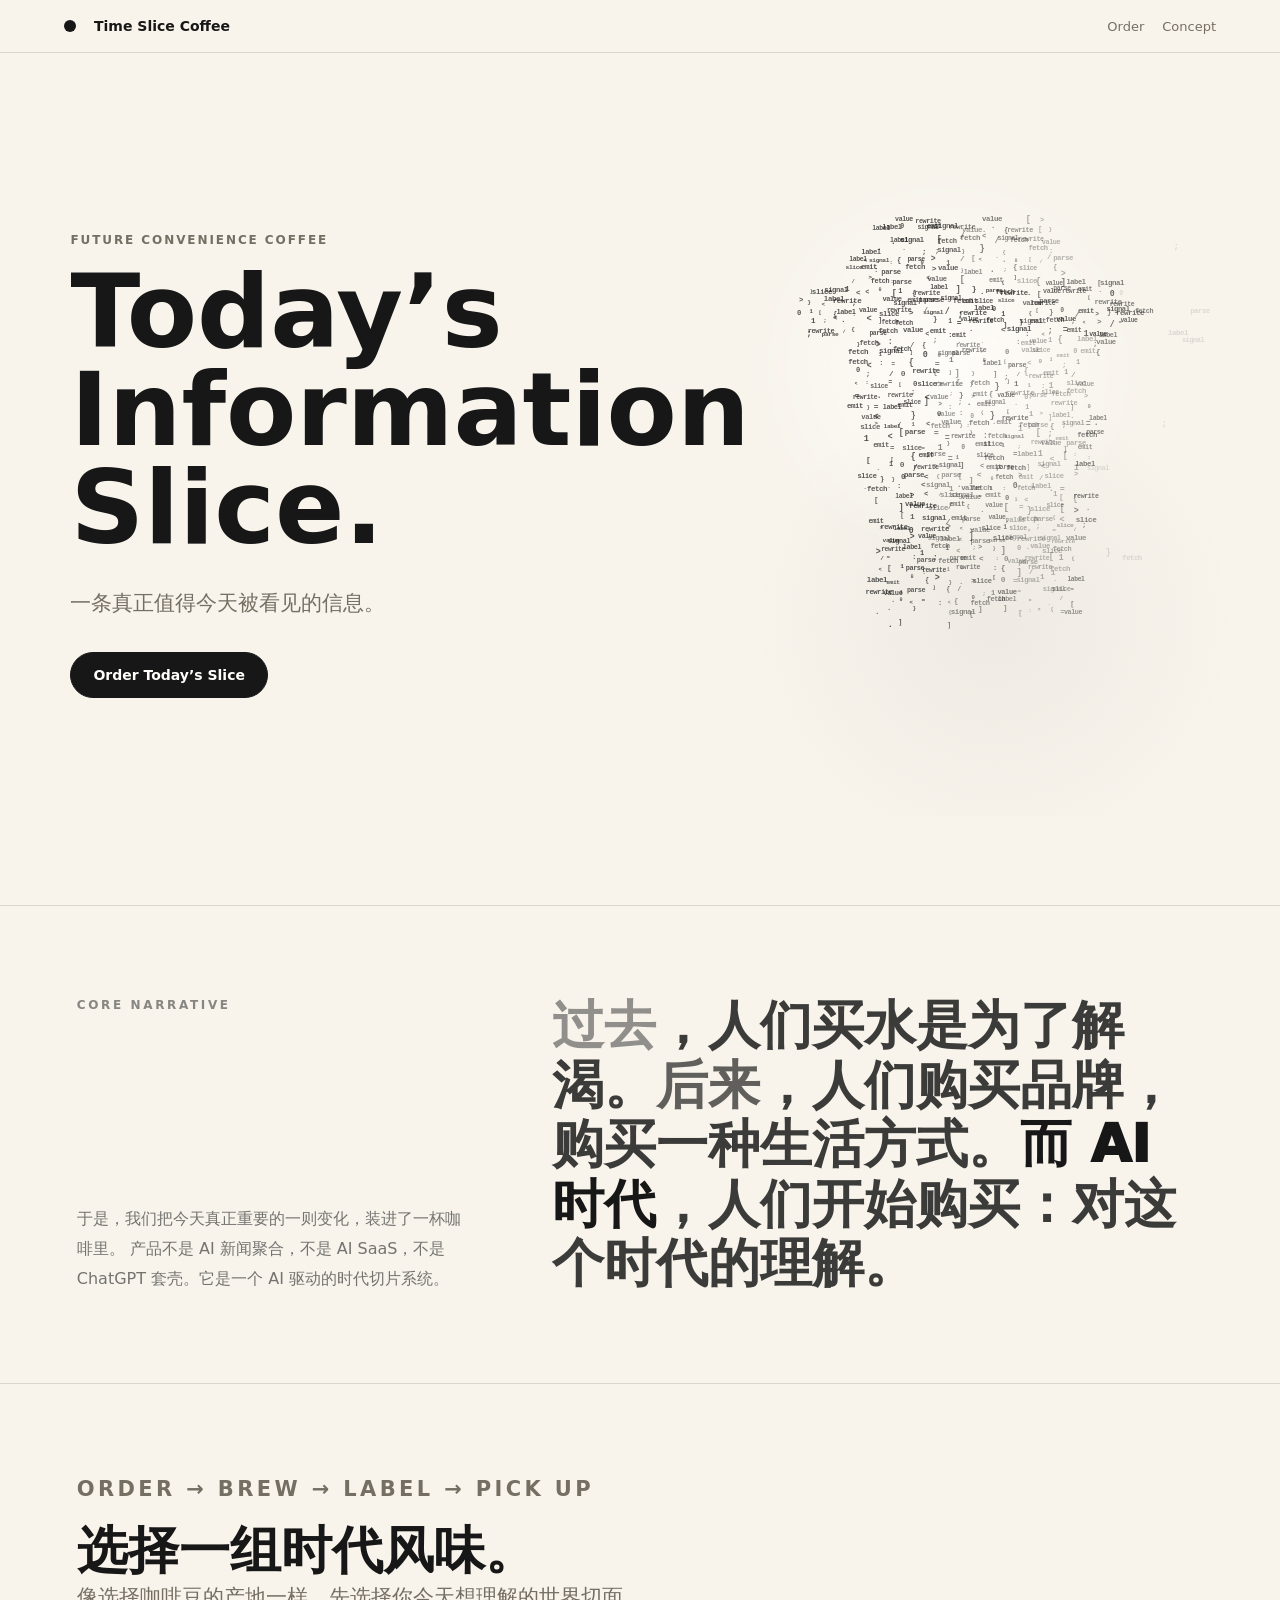
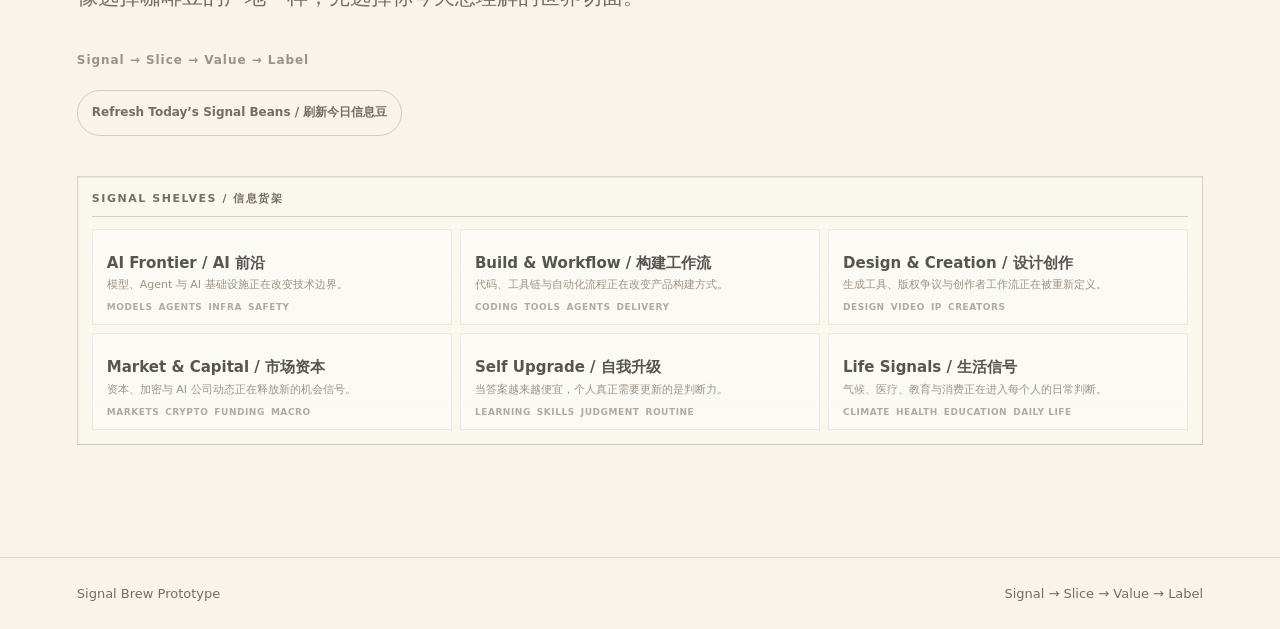
==== index.html @ 24c59ef5 "connect generated label to 50x70 dev preview" ====
<!doctype html>
<html lang="zh-CN">
  <head>
    <meta charset="UTF-8" />
    <meta name="viewport" content="width=device-width, initial-scale=1.0" />
    <title>时代信息切片咖啡 | Time Slice Coffee</title>
    <meta
      name="description"
      content="一条真正值得今天被看见的信息，装进一杯未来便利店咖啡。"
    />
    <link rel="stylesheet" href="styles.css" />
  </head>
  <body>
    <header class="site-header" aria-label="主导航">
      <a class="brand" href="#top" aria-label="Time Slice Coffee 首页">
        <span class="brand-mark"></span>
        <span>Time Slice Coffee</span>
      </a>
      <nav>
        <a href="#signal-flow-anchor">Order</a>
        <a href="#story">Concept</a>
      </nav>
    </header>

    <main id="top">
      <section class="hero" aria-labelledby="hero-title">
        <div class="hero-copy">
          <p class="eyebrow">Future Convenience Coffee</p>
          <h1 id="hero-title">Today’s Information Slice.</h1>
          <p class="hero-text">一条真正值得今天被看见的信息。</p>
          <div class="hero-actions">
            <a class="button primary" href="#signal-flow-anchor">Order Today’s Slice</a>
          </div>
        </div>

        <div class="product-stage" aria-label="未来便利店咖啡纸杯产品展示">
          <div class="code-cup-visual" id="hero-code-cup" aria-label="Code characters forming a Time Slice Coffee cup">
            <div class="code-cup-field" id="code-cup-field" aria-hidden="true"></div>
            <div class="code-cup-scan" aria-hidden="true"></div>
            <div class="code-cup-status" aria-hidden="true">
              <span>Extracting signal...</span>
              <span>Rewriting value...</span>
              <span>Brewing your slice...</span>
            </div>
            <div class="code-cup-label" aria-hidden="true">
              <span>TIME SLICE COFFEE</span>
              <strong>#024</strong>
              <small>Today’s Information Slice.</small>
            </div>
          </div>
        </div>
      </section>

      <section class="manifesto-section" id="story" aria-labelledby="story-title">
        <div class="manifesto-copy">
          <p class="eyebrow">Core Narrative</p>
          <p>
            于是，我们把今天真正重要的一则变化，装进了一杯咖啡里。
            产品不是 AI 新闻聚合，不是 AI SaaS，不是 ChatGPT 套壳。它是一个 AI 驱动的时代切片系统。
          </p>
        </div>
        <div class="manifesto-body">
          <h2 id="story-title" class="manifesto-title">
            <span class="time-past">过去</span>，人们买水是为了解渴。<span class="time-later">后来</span>，人们购买品牌，购买一种生活方式。<span class="time-ai">而 AI 时代</span>，人们开始购买：对这个时代的理解。
          </h2>
        </div>
      </section>

      <section class="flow-section" id="signals" aria-labelledby="signals-title">
        <div class="section-heading">
          <p class="eyebrow">ORDER → BREW → LABEL → PICK UP</p>
          <h2 id="signals-title">选择一组时代风味。</h2>
          <p>像选择咖啡豆的产地一样，先选择你今天想理解的世界切面。</p>
          <small class="tech-flow" id="signal-flow-anchor">Signal → Slice → Value → Label</small>
          <div class="signal-refresh-row">
            <button class="button ghost signal-refresh-button" id="refresh-signals-button" type="button">
              Refresh Today’s Signal Beans / 刷新今日信息豆
            </button>
            <span class="signal-refresh-status" id="signal-refresh-status" aria-live="polite"></span>
          </div>
        </div>

        <div class="signal-wall" aria-label="Signal Shelves">
          <div class="shelf-grid" id="shelf-grid" aria-live="polite"></div>
        </div>
        <div class="signal-bean-stage" id="signal-bean-stage" aria-live="polite">
          <div class="signal-grid" id="signal-grid" aria-live="polite"></div>
        </div>
        <div class="selected-signal-panel" id="selected-signal-panel" aria-live="polite"></div>
      </section>

      <section class="flow-section muted-section is-disabled" id="identity-section" aria-labelledby="identity-title">
        <div class="section-heading">
          <p class="eyebrow">Choose Your Taste</p>
          <h2 id="identity-title">选择你的视角</h2>
          <p>同一杯信息咖啡，会因为你的身份而呈现不同味道。</p>
        </div>

        <div class="identity-grid" id="identity-grid" aria-live="polite"></div>
      </section>

      <section class="flow-section is-disabled" id="brew-section" aria-labelledby="brew-title">
        <div class="section-heading">
          <p class="eyebrow">Information Strength</p>
          <h2 id="brew-title">选择信息浓度</h2>
          <p>浓度只影响你看见的层次，不改变这条切片本身。</p>
        </div>

        <div class="strength-grid" id="strength-grid" aria-label="信息浓度选择"></div>
      </section>

      <section class="flow-section muted-section is-disabled" id="serve-section" aria-labelledby="serve-title">
        <div class="section-heading">
          <p class="eyebrow">Served Style</p>
          <h2 id="serve-title">Choose how today is served.</h2>
          <p>选择今天的上杯方式</p>
        </div>

        <div class="serve-grid" id="serve-grid" aria-label="上杯方式选择"></div>
        <button class="button primary brew-button" id="brew-button" type="button">Brew My Slice / 萃取我的时代切片</button>
      </section>

      <section class="flow-section is-disabled" id="value-section" aria-labelledby="value-title">
        <div class="section-heading">
          <p class="eyebrow">Brew Result</p>
          <h2 id="value-title">正在准备你的信息咖啡</h2>
        </div>

        <article class="value-panel" id="value-panel" aria-live="polite"></article>
      </section>

      <section class="flow-section label-section is-disabled" id="label-section" aria-labelledby="label-title">
        <div class="section-heading">
          <p class="eyebrow">Pick Up</p>
          <h2 id="label-title">你的今日杯贴已生成</h2>
          <p>打印它，贴到咖啡杯上。</p>
        </div>

        <div class="label-workbench">
          <div class="product-preview" id="product-preview" aria-label="杯型预览"></div>
          <article class="print-label" id="print-label" aria-live="polite"></article>
          <div class="label-actions">
            <button class="button primary" id="print-button" type="button">Print Label / 打印杯贴</button>
            <button class="button ghost" id="reset-button" type="button">Start Again</button>
          </div>
        </div>
        <aside class="label-50x70-test" id="label-50x70-test" aria-labelledby="label-50x70-title">
          <div class="label-50x70-heading">
            <p class="eyebrow">Dev Label Test</p>
            <h3 id="label-50x70-title">50x70 Label Test</h3>
          </div>
          <div class="label-50x70-current">
            <span class="label-test-caption">Current 50x70 Label / 当前生成标签</span>
            <div class="label-current-preview" id="label-50x70-current" aria-live="polite"></div>
          </div>
          <div class="label-template-heading">
            <span class="label-test-caption">Template Comparison / 模板对比</span>
          </div>
          <div class="label-50x70-grid">
            <div class="label-test-sample">
              <span class="label-test-caption">Light / 轻萃</span>
              <article class="label-paper-50x70 label-paper-light">
                <div class="label-safe-area">
                  <header class="label-test-header">
                    <strong>TIME SLICE COFFEE</strong>
                    <span>#042 / AI FRONTIER</span>
                  </header>

                  <h3>模型和 Agent<br />正在外推边界。</h3>

                  <section class="label-test-body" aria-label="sample light identity">
                    <span>FOR BUILDER</span>
                    <p>一句今天要带走的判断。</p>
                  </section>

                  <div class="label-test-brew">BREW LIGHT / AI FRONTIER</div>
                  <footer>SERVED HOT / PAPER CUP</footer>
                </div>
              </article>
            </div>

            <div class="label-test-sample">
              <span class="label-test-caption">Regular / 标准</span>
              <article class="label-paper-50x70 label-paper-regular">
                <div class="label-safe-area">
                  <header class="label-test-header">
                    <strong>TIME SLICE COFFEE</strong>
                    <span>#042 / AI FRONTIER</span>
                    <span>X / GROK SEARCH · 2026.05.30</span>
                  </header>

                  <h3>模型和 Agent 正在把技术边界往外推。</h3>

                  <section class="label-test-body" aria-label="sample regular identity">
                    <span>FOR BUILDER</span>
                    <p>判断哪些边界仍需要人来定义。</p>
                  </section>

                  <div class="label-test-brew">BREW REGULAR / AI FRONTIER</div>
                  <footer>SERVED HOT / PAPER CUP</footer>
                </div>
              </article>
            </div>

            <div class="label-test-sample">
              <span class="label-test-caption">Double / 浓缩</span>
              <article class="label-paper-50x70 label-paper-double">
                <div class="label-safe-area">
                  <header class="label-test-header">
                    <strong>TIME SLICE COFFEE</strong>
                    <span>#042 / AI FRONTIER</span>
                    <span>X / GROK SEARCH · 2026.05.30</span>
                  </header>

                  <h3>模型和 Agent 正在把技术边界往外推。</h3>

                  <section class="label-test-body" aria-label="sample double identity">
                    <span>FOR BUILDER</span>
                    <p>判断哪些边界仍需要人来定义。</p>
                  </section>

                  <section class="label-test-focus" aria-label="sample today focus">
                    <span>TODAY'S FOCUS</span>
                    <p>找出一个仍需人工确认的环节。</p>
                  </section>

                  <div class="label-test-brew">BREW DOUBLE / AI FRONTIER</div>
                  <footer>SERVED HOT / PAPER CUP</footer>
                </div>
              </article>
            </div>
          </div>
        </aside>
      </section>
    </main>

    <footer>
      <span>Signal Brew Prototype</span>
      <span>Signal → Slice → Value → Label</span>
    </footer>

    <script type="module" src="script.js"></script>
  </body>
</html>
---- styles.css ----
:root {
  --paper: #f8f4ec;
  --paper-deep: #efe7da;
  --ink: #171717;
  --muted: #756e63;
  --line: rgba(23, 23, 23, 0.14);
  --kraft: #c9ad83;
  --kraft-light: #ddc69f;
  --kraft-dark: #ad8c5d;
  --white: #fffefb;
}

* {
  box-sizing: border-box;
}

html {
  scroll-behavior: smooth;
}

body {
  margin: 0;
  background: var(--paper);
  color: var(--ink);
  font-family: "Segoe UI", "Microsoft YaHei", "PingFang SC", system-ui, sans-serif;
}

a {
  color: inherit;
  text-decoration: none;
}

button {
  font: inherit;
}

.site-header {
  align-items: center;
  backdrop-filter: blur(18px);
  background: rgba(248, 244, 236, 0.86);
  border-bottom: 1px solid var(--line);
  display: flex;
  justify-content: space-between;
  left: 0;
  padding: 18px clamp(22px, 5vw, 64px);
  position: fixed;
  right: 0;
  top: 0;
  z-index: 10;
}

.brand,
nav {
  align-items: center;
  display: flex;
  gap: 18px;
}

.brand {
  font-size: 14px;
  font-weight: 800;
}

.brand-mark {
  background: var(--ink);
  border-radius: 50%;
  display: inline-block;
  height: 12px;
  width: 12px;
}

nav a {
  color: var(--muted);
  font-size: 13px;
}

.hero {
  align-items: center;
  display: grid;
  gap: clamp(28px, 3.8vw, 64px);
  grid-template-columns: minmax(0, 1.05fr) minmax(420px, 0.9fr);
  min-height: 100vh;
  padding: 96px clamp(22px, 5.5vw, 84px) 44px;
}

.hero-copy {
  max-width: 680px;
  padding-bottom: clamp(0px, 3vh, 30px);
}

.eyebrow {
  color: var(--muted);
  font-size: 12px;
  font-weight: 800;
  letter-spacing: 0.16em;
  margin: 0 0 16px;
  text-transform: uppercase;
}

h1,
h2,
h3,
p {
  margin-top: 0;
}

h1 {
  font-size: clamp(54px, 8vw, 112px);
  letter-spacing: 0;
  line-height: 0.96;
  margin-bottom: 28px;
}

h2 {
  font-size: clamp(30px, 4vw, 54px);
  letter-spacing: 0;
  line-height: 1.12;
  margin-bottom: 0;
}

.hero-text,
.section-heading p,
.manifesto-section p {
  color: var(--muted);
  font-size: clamp(17px, 1.7vw, 21px);
  line-height: 1.62;
}

.tech-flow {
  color: rgba(117, 110, 99, 0.72);
  display: inline-block;
  font-size: 12px;
  font-weight: 800;
  letter-spacing: 0.08em;
  margin-top: 18px;
}

.hero-actions,
.label-actions {
  display: flex;
  flex-wrap: wrap;
  gap: 12px;
  margin-top: 32px;
}

.button {
  align-items: center;
  border: 1px solid var(--ink);
  border-radius: 999px;
  cursor: pointer;
  display: inline-flex;
  font-size: 14px;
  font-weight: 800;
  justify-content: center;
  min-height: 46px;
  padding: 0 22px;
  transition: transform 160ms ease, background 160ms ease, color 160ms ease;
}

.button:hover {
  transform: translateY(-1px);
}

.primary {
  background: var(--ink);
  color: var(--white);
}

.ghost {
  background: transparent;
  color: var(--ink);
}

.product-stage {
  align-self: stretch;
  display: grid;
  min-height: min(78vh, 740px);
  padding: clamp(8px, 2vh, 22px) 0 clamp(28px, 5vh, 56px);
  place-items: center;
  position: relative;
}

.code-cup-visual {
  aspect-ratio: 0.82;
  background:
    radial-gradient(circle at 42% 36%, rgba(255, 254, 251, 0.84), transparent 34%),
    radial-gradient(circle at 50% 72%, rgba(23, 23, 23, 0.045), transparent 42%);
  max-width: 680px;
  overflow: visible;
  position: relative;
  width: min(45vw, 680px, 76vh);
}

.code-cup-field {
  height: 100%;
  left: 0;
  position: absolute;
  top: 0;
  width: 100%;
}

.code-token {
  --base-opacity: 0.45;
  --peak-opacity: 0.78;
  --drift: 1px;
  --duration: 3.6s;
  --delay: 0s;
  animation: code-token-breathe calc(var(--duration) * 0.58) ease-in-out var(--delay) infinite;
  color: rgba(18, 18, 18, 0.94);
  display: block;
  font-family: "SFMono-Regular", Consolas, "Liberation Mono", monospace;
  font-size: var(--token-size, 9px);
  font-weight: 700;
  left: calc(var(--x) * 1%);
  letter-spacing: -0.06em;
  line-height: 1;
  opacity: var(--base-opacity);
  position: absolute;
  top: calc(var(--y) * 1%);
  transform: translate(-50%, -50%);
  transform-origin: center;
  white-space: nowrap;
  will-change: opacity, transform;
}

.code-token.is-dot {
  font-size: calc(var(--token-size, 9px) * 0.82);
  font-weight: 900;
}

.code-token.is-edge {
  color: rgba(18, 18, 18, 0.58);
}

.code-cup-visual:hover .code-token {
  --drift: 2.2px;
  animation-duration: calc(var(--duration) * 0.74);
}

.code-cup-visual:hover .code-token.is-edge {
  opacity: 0.82;
}

.code-cup-visual.is-ordering .code-token,
.code-cup-visual.is-brewing .code-token {
  --drift: 2px;
  animation-duration: calc(var(--duration) * 0.64);
}

.code-cup-visual.is-brewing .code-token.is-core {
  color: rgba(5, 5, 5, 0.98);
  font-weight: 800;
}

.code-cup-scan {
  background: linear-gradient(180deg, transparent, rgba(23, 23, 23, 0.16), transparent);
  height: 54px;
  left: 20%;
  opacity: 0;
  pointer-events: none;
  position: absolute;
  top: 13%;
  width: 60%;
}

.code-cup-visual.is-brewing .code-cup-scan {
  animation: code-cup-scan 2.8s ease-in-out infinite;
  opacity: 1;
}

.code-cup-status {
  bottom: 6%;
  color: rgba(23, 23, 23, 0.48);
  display: grid;
  font-family: "SFMono-Regular", Consolas, "Liberation Mono", monospace;
  font-size: 11px;
  gap: 7px;
  left: 11%;
  letter-spacing: 0.04em;
  opacity: 0;
  position: absolute;
  transform: translateY(5px);
  transition: opacity 220ms ease, transform 220ms ease;
}

.code-cup-visual.is-brewing .code-cup-status {
  opacity: 1;
  transform: translateY(0);
}

.code-cup-label {
  background: rgba(255, 253, 248, 0.94);
  border: 1px solid rgba(23, 23, 23, 0.11);
  border-radius: 6px;
  box-shadow: 0 8px 20px rgba(0, 0, 0, 0.06);
  clip-path: polygon(5% 0%, 95% 0%, 90% 100%, 10% 100%);
  display: grid;
  gap: 9px;
  left: 47%;
  opacity: 0;
  padding: 18px 20px;
  position: absolute;
  text-align: center;
  top: 55%;
  transform: translate(-50%, -46%) scale(0.96);
  transition: opacity 260ms ease, transform 260ms ease;
  width: 38%;
}

.code-cup-visual.is-complete .code-cup-label {
  opacity: 1;
  transform: translate(-50%, -50%) scale(1);
}

.code-cup-label span,
.code-cup-label strong {
  font-size: 10px;
  font-weight: 800;
  letter-spacing: 0.12em;
}

.code-cup-label small {
  color: var(--muted);
  font-size: 9px;
  line-height: 1.25;
}

@keyframes code-token-breathe {
  0%,
  100% {
    opacity: var(--base-opacity);
    transform: translate(-50%, calc(-50% - var(--drift) * 0.36));
  }

  50% {
    opacity: calc(var(--base-opacity) + 0.04);
    transform: translate(-50%, calc(-50% + var(--drift) * 0.36));
  }
}

@keyframes code-cup-scan {
  0% {
    opacity: 0;
    transform: translateY(0);
  }

  20%,
  72% {
    opacity: 0.58;
  }

  100% {
    opacity: 0;
    transform: translateY(330px);
  }
}

.cup-preview {
  position: relative;
}

.cup-preview img {
  display: block;
  height: auto;
  width: 100%;
}

.cup-preview-hero {
  max-width: 500px;
  width: min(72vw, 500px);
}

.product-hero-mockup {
  background: transparent;
  border: 0;
  display: block;
}

.product-hero-mockup img {
  filter: drop-shadow(0 34px 34px rgba(74, 55, 34, 0.12));
  object-fit: contain;
}

.cup-preview-pickup {
  max-width: 330px;
  width: min(70vw, 330px);
}

.cup-preview-small {
  max-width: 110px;
  width: 110px;
}

.cup-overlay-label {
  background:
    repeating-linear-gradient(96deg, rgba(23, 23, 23, 0.012) 0 1px, transparent 1px 7px),
    #fffdf8;
  border: 1px solid rgba(23, 23, 23, 0.08);
  border-radius: 6px;
  clip-path: polygon(4% 0%, 96% 0%, 90% 100%, 10% 100%);
  box-shadow:
    0 8px 20px rgba(0, 0, 0, 0.08),
    inset 7px 0 16px rgba(0, 0, 0, 0.01),
    inset -7px 0 16px rgba(0, 0, 0, 0.01);
  color: var(--ink);
  display: grid;
  gap: 9px;
  left: 50%;
  padding: 18px 16px 16px;
  position: absolute;
  text-align: center;
  transform: translate(-50%, -50%);
  transform-origin: 50% 50%;
  z-index: 2;
}

.cup-preview-hot .cup-overlay-label {
  top: 55%;
  width: 46%;
}

.cup-preview-iced .cup-overlay-label {
  top: 57%;
  width: 46%;
}

.cup-preview-small .cup-overlay-label {
  gap: 3px;
  padding: 6px 5px;
}

.label-brand,
.label-number,
.label-persona {
  font-size: 9px;
  font-weight: 700;
  letter-spacing: 0.1em;
}

.label-number {
  letter-spacing: 0;
  margin-bottom: 8px;
}

.cup-overlay-label strong {
  font-size: 15.5px;
  font-weight: 700;
  line-height: 1.15;
  margin: 8px 0 10px;
}

.cup-overlay-label small {
  color: var(--muted);
  font-size: 8px;
  font-weight: 700;
  line-height: 1.25;
}

.cup-overlay-label em {
  color: var(--muted);
  font-size: 8px;
  font-style: normal;
  font-weight: 700;
  line-height: 1.3;
}

.cup-preview-pickup .cup-overlay-label {
  gap: 8px;
  padding: 15px 13px 14px;
}

.cup-preview-pickup .cup-overlay-label strong {
  font-size: 13px;
  font-weight: 700;
  line-height: 1.15;
  margin: 7px 0 8px;
}

.cup-preview-pickup .label-brand,
.cup-preview-pickup .label-number,
.cup-preview-pickup .label-persona,
.cup-preview-pickup .cup-overlay-label small {
  font-size: 7px;
}

.cup-preview-pickup .cup-overlay-label em {
  font-size: 7px;
}

.cup-preview-small .cup-overlay-label strong {
  font-size: 5px;
  line-height: 1.05;
  margin: 0;
}

.cup-preview-small .label-brand,
.cup-preview-small .label-number,
.cup-preview-small .label-persona,
.cup-preview-small .cup-overlay-label small,
.cup-preview-small .cup-overlay-label em {
  font-size: 3px;
}

.hero,
.manifesto-section,
.flow-section {
  scroll-margin-top: 104px;
}

.manifesto-section,
.flow-section {
  border-top: 1px solid var(--line);
  padding: 88px clamp(22px, 6vw, 88px);
}

.manifesto-section {
  align-items: stretch;
  display: grid;
  gap: clamp(40px, 6vw, 96px);
  grid-template-columns: minmax(260px, 0.38fr) minmax(0, 0.62fr);
  padding-bottom: clamp(76px, 7vw, 104px);
  padding-top: clamp(86px, 7vw, 116px);
}

.manifesto-copy {
  display: flex;
  flex-direction: column;
  height: 100%;
  max-width: 460px;
  min-height: 0;
}

.manifesto-copy .eyebrow {
  color: rgba(23, 23, 23, 0.5);
  font-size: 12px;
  letter-spacing: 0.22em;
  margin-bottom: 0;
}

.manifesto-copy p:not(.eyebrow) {
  color: rgba(23, 23, 23, 0.58);
  font-size: clamp(16px, 1.08vw, 18px);
  font-weight: 460;
  line-height: 1.86;
  margin: auto 0 0;
}

.manifesto-body {
  align-items: flex-end;
  display: flex;
  height: 100%;
  justify-self: end;
  max-width: 940px;
}

.manifesto-title {
  color: rgba(23, 23, 23, 0.84);
  font-size: clamp(38px, 4.08vw, 66px);
  font-weight: 760;
  letter-spacing: 0;
  line-height: 1.14;
  margin: 0;
  text-align: left;
}

.time-past {
  color: rgba(23, 23, 23, 0.46);
  font-weight: 620;
}

.time-later {
  color: rgba(23, 23, 23, 0.68);
  font-weight: 720;
}

.time-ai {
  color: var(--ink);
  font-weight: 920;
}

.section-heading {
  max-width: 800px;
}

.signal-refresh-row {
  align-items: center;
  display: flex;
  flex-wrap: wrap;
  gap: 12px;
  margin-top: 22px;
}

.signal-refresh-button {
  border-color: rgba(23, 23, 23, 0.18);
  color: var(--muted);
  font-size: 12px;
  padding: 10px 14px;
}

.signal-refresh-button:disabled {
  cursor: wait;
  opacity: 0.56;
}

.signal-refresh-status {
  color: var(--muted);
  font-size: 12px;
  line-height: 1.5;
}

.shelf-card,
.signal-card,
.identity-card,
.strength-card {
  background:
    repeating-linear-gradient(92deg, rgba(23, 23, 23, 0.018) 0 1px, transparent 1px 9px),
    rgba(255, 254, 251, 0.78);
  border: 1px solid var(--line);
  color: var(--ink);
  cursor: pointer;
  text-align: left;
  transition: border-color 160ms ease, box-shadow 160ms ease, transform 160ms ease;
}

.shelf-card:hover,
.signal-card:hover,
.identity-card:hover,
.strength-card:hover,
.shelf-card.is-selected,
.signal-card.is-selected,
.identity-card.is-selected,
.strength-card.is-selected {
  border-color: var(--ink);
  box-shadow: 9px 9px 0 rgba(23, 23, 23, 0.08);
  transform: translateY(-2px);
}

.signal-wall {
  background:
    linear-gradient(180deg, rgba(23, 23, 23, 0.075) 0 1px, transparent 1px 64px),
    linear-gradient(90deg, rgba(23, 23, 23, 0.03) 0 1px, transparent 1px 16.66%),
    rgba(255, 254, 251, 0.22);
  border: 1px solid var(--line);
  margin-top: 40px;
  padding: 14px;
}

.rack-kicker {
  border-bottom: 1px solid rgba(23, 23, 23, 0.18);
  color: var(--muted);
  font-size: 11px;
  font-weight: 900;
  letter-spacing: 0.14em;
  margin-bottom: 12px;
  padding-bottom: 10px;
  text-transform: uppercase;
}

.shelf-grid {
  display: grid;
}

.shelf-label-grid {
  display: grid;
  gap: 8px;
  grid-template-columns: repeat(3, minmax(0, 1fr));
}

.shelf-card {
  background:
    linear-gradient(180deg, rgba(255, 254, 251, 0.72), rgba(255, 254, 251, 0.5)),
    repeating-linear-gradient(90deg, rgba(23, 23, 23, 0.014) 0 1px, transparent 1px 8px);
  border-color: rgba(23, 23, 23, 0.1);
  display: flex;
  flex-direction: column;
  min-height: 76px;
  opacity: 0.72;
  padding: 12px 14px;
  position: relative;
}

.shelf-card:hover,
.shelf-card.is-selected {
  opacity: 1;
}

.shelf-card.is-selected {
  box-shadow: 6px 6px 0 rgba(23, 23, 23, 0.07);
}

.selected-shelf-mark {
  color: var(--muted);
  display: none;
  font-size: 9px;
  font-weight: 900;
  letter-spacing: 0.12em;
  position: absolute;
  right: 12px;
  top: 10px;
  text-transform: uppercase;
}

.shelf-card.is-selected .selected-shelf-mark {
  display: block;
}

.shelf-card strong {
  font-size: 15px;
  line-height: 1.18;
  margin: 13px 0 6px;
  max-width: 82%;
}

.shelf-description {
  color: var(--muted);
  font-size: 11px;
  line-height: 1.35;
}

.shelf-tags {
  display: flex;
  flex-wrap: wrap;
  gap: 6px;
  margin-top: 10px;
}

.shelf-tags b {
  color: rgba(23, 23, 23, 0.48);
  font-size: 9px;
  font-weight: 800;
  letter-spacing: 0.06em;
  line-height: 1;
  text-transform: uppercase;
}

.signal-bean-stage {
  margin-top: 26px;
  scroll-margin-top: 104px;
}

.signal-bean-stage.is-empty {
  display: none;
}

.bean-stage-heading {
  align-items: end;
  background: rgba(255, 254, 251, 0.34);
  border-bottom: 1px solid rgba(23, 23, 23, 0.2);
  border-top: 1px solid rgba(23, 23, 23, 0.18);
  color: var(--muted);
  display: flex;
  flex-wrap: wrap;
  font-size: 12px;
  font-weight: 800;
  gap: 10px 18px;
  justify-content: space-between;
  letter-spacing: 0.08em;
  margin-bottom: 0;
  padding: 14px 16px 12px;
  text-transform: uppercase;
}

.bean-stage-heading strong {
  color: var(--ink);
  display: block;
  font-size: 20px;
  letter-spacing: 0;
  text-transform: none;
}

.bean-stage-heading p {
  color: var(--muted);
  font-size: 13px;
  font-weight: 600;
  letter-spacing: 0;
  line-height: 1.45;
  margin: 6px 0 0;
  max-width: 560px;
  text-transform: none;
}

.bean-grid {
  background:
    linear-gradient(rgba(255, 254, 251, 0.44), rgba(255, 254, 251, 0.34)),
    repeating-linear-gradient(90deg, rgba(23, 23, 23, 0.018) 0 1px, transparent 1px 18px);
  border-bottom: 1px solid rgba(23, 23, 23, 0.12);
  display: grid;
  gap: 10px;
  grid-template-columns: repeat(3, minmax(0, 1fr));
  justify-content: start;
  padding: 14px 16px 18px;
}

.raw-empty-note {
  color: var(--muted);
  font-size: 12px;
  font-weight: 700;
  grid-column: 1 / -1;
  margin: 0;
  padding: 18px 0;
}

.signal-card {
  background:
    linear-gradient(180deg, rgba(255, 254, 251, 0.98), rgba(255, 251, 244, 0.9)),
    repeating-linear-gradient(90deg, rgba(23, 23, 23, 0.014) 0 1px, transparent 1px 7px),
    rgba(255, 254, 251, 0.9);
  border-color: rgba(23, 23, 23, 0.16);
  display: flex;
  flex-direction: column;
  gap: 8px;
  min-height: 236px;
  padding: 14px;
  position: relative;
  width: 100%;
}

.signal-card:hover,
.signal-card.is-selected {
  box-shadow: 5px 5px 0 rgba(23, 23, 23, 0.07);
}

.signal-card::after {
  background: rgba(23, 23, 23, 0.12);
  bottom: 8px;
  content: "";
  height: 1px;
  left: 14px;
  position: absolute;
  right: 14px;
}

.signal-card-top {
  align-items: baseline;
  display: flex;
  gap: 12px;
  justify-content: space-between;
  min-height: 15px;
}

.signal-number {
  color: rgba(23, 23, 23, 0.44);
  font-size: 11px;
  font-weight: 750;
  letter-spacing: 0.08em;
  white-space: nowrap;
}

.bean-label {
  color: rgba(23, 23, 23, 0.52);
  font-size: 9px;
  font-weight: 850;
  letter-spacing: 0.14em;
  text-transform: uppercase;
}

.raw-source-row {
  color: rgba(23, 23, 23, 0.43);
  display: grid;
  grid-template-columns: minmax(0, 1fr) max-content;
  font-size: 10px;
  font-weight: 650;
  gap: 10px;
  letter-spacing: 0.02em;
  line-height: 1.35;
  margin-bottom: 2px;
}

.signal-card strong {
  font-size: 15px;
  line-height: 1.3;
}

.signal-card .raw-title {
  font-size: 14px;
  line-height: 1.34;
  margin: 0;
}

.raw-summary {
  color: rgba(23, 23, 23, 0.66);
  font-size: 12px;
  line-height: 1.45;
  margin: 0;
}

.raw-watch-chip,
.raw-url {
  color: rgba(23, 23, 23, 0.48);
  font-size: 10px;
  font-weight: 700;
  line-height: 1.35;
}

.raw-url {
  color: rgba(23, 23, 23, 0.34);
  font-family: var(--mono);
  font-weight: 600;
  overflow: hidden;
  text-overflow: ellipsis;
  white-space: nowrap;
}

.relation {
  color: rgba(23, 23, 23, 0.46);
  font-size: 10px;
  font-weight: 750;
  margin-top: auto;
  padding-bottom: 14px;
}

.selected-signal-panel {
  margin-top: 24px;
  max-width: 780px;
  scroll-margin-top: 104px;
}

.selected-signal-card {
  background:
    linear-gradient(180deg, rgba(255, 254, 251, 0.96), rgba(255, 251, 244, 0.9)),
    repeating-linear-gradient(90deg, rgba(23, 23, 23, 0.018) 0 1px, transparent 1px 10px),
    rgba(255, 254, 251, 0.9);
  border: 1px solid var(--ink);
  box-shadow: 9px 9px 0 rgba(23, 23, 23, 0.08);
  display: grid;
  gap: 18px;
  padding: 28px;
  position: relative;
}

.selected-signal-card::before {
  background: rgba(23, 23, 23, 0.16);
  content: "";
  height: 1px;
  left: 28px;
  position: absolute;
  right: 28px;
  top: 58px;
}

.selected-signal-kicker,
.selected-signal-meta {
  color: rgba(23, 23, 23, 0.52);
  display: flex;
  flex-wrap: wrap;
  font-size: 11px;
  font-weight: 750;
  gap: 12px;
  justify-content: space-between;
  letter-spacing: 0.06em;
  text-transform: uppercase;
}

.selected-signal-meta {
  border-top: 1px solid rgba(23, 23, 23, 0.1);
  color: rgba(23, 23, 23, 0.42);
  display: grid;
  font-size: 11px;
  font-weight: 600;
  gap: 7px;
  grid-template-columns: repeat(2, minmax(0, 1fr));
  justify-content: stretch;
  letter-spacing: 0.01em;
  line-height: 1.45;
  padding-top: 12px;
  text-transform: none;
}

.selected-signal-meta span {
  min-width: 0;
  overflow-wrap: anywhere;
}

.selected-signal-meta span:last-child:nth-child(odd) {
  grid-column: 1 / -1;
}

.selected-signal-card h3 {
  font-size: clamp(28px, 4vw, 44px);
  line-height: 1.12;
  margin: 10px 0 0;
}

.selected-signal-card p {
  color: var(--muted);
  font-size: 17px;
  line-height: 1.6;
  margin: 0;
}

.raw-watch-note {
  border-left: 2px solid rgba(23, 23, 23, 0.18);
  color: var(--ink) !important;
  font-size: 15px !important;
  margin: 0 !important;
  padding-left: 14px;
}

.extracted-slice-card {
  background: rgba(255, 255, 255, 0.45);
  border: 1px solid rgba(23, 23, 23, 0.16);
  display: grid;
  gap: 14px;
  margin-top: 22px;
  padding: 20px;
}

.extracted-slice-card h4 {
  font-size: clamp(22px, 3vw, 34px);
  line-height: 1.18;
  margin: 2px 0 0;
}

.extracted-slice-card p {
  font-size: 16px;
  margin: 0;
}

.continue-signal-button {
  margin-top: 18px;
}

.muted-section {
  background: var(--paper-deep);
}

.is-disabled {
  display: none;
}

.identity-grid {
  display: grid;
  gap: 14px;
  grid-template-columns: repeat(3, minmax(0, 1fr));
  margin-top: 40px;
}

.strength-grid {
  display: grid;
  gap: 14px;
  grid-template-columns: repeat(3, minmax(0, 1fr));
  margin-top: 40px;
  max-width: 860px;
}

.serve-grid {
  display: grid;
  gap: 16px;
  grid-template-columns: repeat(2, minmax(0, 1fr));
  margin-top: 40px;
  max-width: 980px;
}

.identity-card,
.strength-card,
.serve-card {
  display: grid;
  gap: 14px;
  min-height: 190px;
  padding: 24px;
}

.strength-card {
  min-height: 150px;
}

.serve-card {
  align-items: center;
  background: rgba(255, 254, 251, 0.58);
  border: 1px solid #ddd6ca;
  color: var(--ink);
  cursor: pointer;
  display: grid;
  gap: 18px;
  grid-template-columns: minmax(0, 1fr) 150px;
  min-height: 220px;
  opacity: 0.78;
  overflow: hidden;
  position: relative;
  text-align: left;
  transition: border-color 160ms ease, box-shadow 160ms ease, transform 160ms ease;
}

.serve-card:hover,
.serve-card.is-selected {
  background: #fffdf8;
  border: 1.5px solid #111;
  box-shadow: 8px 8px 0 rgba(23, 23, 23, 0.06);
  opacity: 1;
  transform: translateY(-2px);
}

.serve-card::after {
  background: var(--line);
  bottom: 0;
  content: "";
  height: 1px;
  left: 24px;
  position: absolute;
  right: 24px;
}

.serve-card.is-selected::after {
  background: #111;
}

.selected-mark {
  color: var(--ink);
  display: none;
  font-size: 10px;
  font-weight: 900;
  letter-spacing: 0.12em;
  position: absolute;
  right: 18px;
  top: 16px;
}

.serve-card.is-selected .selected-mark {
  display: block;
}

.serve-copy {
  display: grid;
  gap: 10px;
}

.serve-card-preview {
  align-items: center;
  display: flex;
  justify-content: center;
}

.identity-card span,
.strength-card span,
.serve-copy span,
.serve-copy p,
.serve-copy small {
  color: var(--muted);
  font-size: 15px;
}

.identity-card strong,
.strength-card strong,
.serve-copy strong {
  font-size: 28px;
  line-height: 1.05;
}

.serve-copy p {
  line-height: 1.5;
  margin: 6px 0 0;
}

.serve-copy small {
  align-self: end;
  line-height: 1.55;
}

.identity-card small {
  align-self: end;
  color: var(--muted);
  font-size: 11px;
  font-weight: 800;
  letter-spacing: 0.12em;
}

.value-panel {
  background: var(--white);
  border: 1px solid var(--ink);
  margin-top: 40px;
  max-width: 1040px;
  padding: clamp(26px, 5vw, 56px);
}

.brew-button {
  margin-top: 28px;
}

.loading-panel {
  align-items: flex-start;
  color: var(--muted);
  display: flex;
  gap: 14px;
  min-height: 180px;
}

.loading-panel span {
  animation: pulse 900ms ease-in-out infinite;
  background: var(--ink);
  border-radius: 50%;
  height: 10px;
  width: 10px;
}

.loading-panel p {
  font-size: clamp(18px, 2vw, 24px);
  margin: 0 0 10px;
}

@keyframes pulse {
  0%,
  100% {
    opacity: 0.25;
    transform: scale(0.85);
  }

  50% {
    opacity: 1;
    transform: scale(1);
  }
}

.value-row {
  border-top: 1px solid var(--line);
  display: grid;
  gap: 24px;
  grid-template-columns: 190px minmax(0, 1fr);
  padding: 24px 0;
}

.value-row:first-child {
  border-top: 0;
  padding-top: 0;
}

.value-row span {
  color: var(--muted);
  font-size: 13px;
  font-weight: 800;
}

.value-row p {
  font-size: clamp(19px, 2vw, 25px);
  line-height: 1.58;
  margin: 0;
}

.keyword-row {
  display: flex;
  flex-wrap: wrap;
  gap: 10px;
}

.keyword-row b,
.print-keywords span {
  border: 1px solid var(--line);
  border-radius: 999px;
  font-size: 12px;
  padding: 8px 12px;
}

.value-actions {
  border-top: 1px solid var(--line);
  display: flex;
  justify-content: flex-end;
  padding-top: 28px;
}

.label-section {
  background:
    linear-gradient(rgba(248, 244, 236, 0.78), rgba(248, 244, 236, 0.78)),
    repeating-linear-gradient(90deg, rgba(23, 23, 23, 0.028) 0 1px, transparent 1px 32px);
}

.label-workbench {
  align-items: center;
  display: grid;
  gap: 28px;
  grid-template-columns: minmax(260px, 360px) minmax(280px, 440px) minmax(220px, 1fr);
  margin-top: 30px;
}

.label-50x70-test {
  border-top: 1px solid rgba(23, 23, 23, 0.14);
  display: grid;
  gap: 28px;
  justify-items: center;
  margin: 96px auto 0;
  max-width: 920px;
  padding-top: 42px;
  width: 100%;
}

.label-50x70-heading {
  display: grid;
  gap: 8px;
  justify-items: center;
  text-align: center;
}

.label-50x70-heading h3 {
  font-size: clamp(28px, 4vw, 44px);
  font-weight: 900;
  letter-spacing: 0;
  line-height: 0.95;
  margin: 0;
}

.label-50x70-grid {
  align-items: start;
  display: grid;
  gap: 30px;
  grid-template-columns: repeat(3, max-content);
  justify-content: center;
  width: 100%;
}

.label-50x70-current {
  border-bottom: 1px solid rgba(23, 23, 23, 0.12);
  display: grid;
  gap: 14px;
  justify-items: center;
  padding-bottom: 34px;
  width: 100%;
}

.label-current-preview {
  display: grid;
  justify-items: center;
  min-height: 70mm;
}

.label-template-heading {
  display: grid;
  justify-items: center;
  margin-top: 8px;
}

.label-test-sample {
  display: grid;
  gap: 10px;
  justify-items: center;
}

.label-test-caption {
  color: rgba(23, 23, 23, 0.58);
  font-size: 11px;
  font-weight: 900;
  letter-spacing: 0.08em;
  text-transform: uppercase;
}

.label-paper-50x70 {
  background:
    repeating-linear-gradient(90deg, rgba(23, 23, 23, 0.018) 0 0.2mm, transparent 0.2mm 2.6mm),
    var(--white);
  border: 0.25mm solid var(--ink);
  color: var(--ink);
  height: 70mm;
  overflow: hidden;
  width: 50mm;
}

.label-safe-area {
  display: flex;
  flex-direction: column;
  height: 66mm;
  margin: 2mm auto;
  max-width: 48mm;
  overflow: hidden;
  width: 46mm;
}

.label-safe-area * {
  overflow-wrap: anywhere;
  text-overflow: clip;
}

.label-test-header {
  border-bottom: 0.2mm solid rgba(23, 23, 23, 0.14);
  display: grid;
  gap: 1.1mm;
  padding-bottom: 1.8mm;
}

.label-test-header strong {
  font-size: 7.6pt;
  font-weight: 900;
  letter-spacing: 0.08em;
  line-height: 1;
}

.label-test-header span {
  color: rgba(23, 23, 23, 0.56);
  font-size: 5.4pt;
  font-weight: 800;
  letter-spacing: 0.04em;
  line-height: 1.15;
}

.label-safe-area h3 {
  font-size: 15pt;
  font-weight: 900;
  letter-spacing: 0;
  line-height: 1.08;
  margin: 3.6mm 0 3mm;
}

.label-test-body {
  border-top: 0.2mm solid rgba(23, 23, 23, 0.12);
  display: grid;
  gap: 1.4mm;
  padding-top: 2.4mm;
}

.label-test-body span {
  color: rgba(23, 23, 23, 0.6);
  font-size: 5.6pt;
  font-weight: 900;
  letter-spacing: 0.1em;
}

.label-test-body p {
  color: rgba(23, 23, 23, 0.84);
  font-size: 7.8pt;
  font-weight: 800;
  line-height: 1.35;
  margin: 0;
}

.label-test-focus {
  border-left: 0.35mm solid rgba(23, 23, 23, 0.22);
  display: grid;
  gap: 1.1mm;
  margin-top: 2.6mm;
  padding-left: 1.8mm;
}

.label-test-focus span,
.label-test-brew {
  color: rgba(23, 23, 23, 0.58);
  font-size: 5.4pt;
  font-weight: 900;
  letter-spacing: 0.09em;
}

.label-test-focus p {
  color: rgba(23, 23, 23, 0.76);
  font-size: 7.2pt;
  font-weight: 800;
  line-height: 1.28;
  margin: 0;
}

.label-test-brew {
  border-top: 0.2mm solid rgba(23, 23, 23, 0.12);
  line-height: 1.15;
  margin-top: auto;
  padding-top: 1.8mm;
}

.label-safe-area footer {
  border-top: 0.2mm solid rgba(23, 23, 23, 0.16);
  color: rgba(23, 23, 23, 0.68);
  display: block;
  font-size: 6.2pt;
  font-weight: 900;
  letter-spacing: 0.08em;
  line-height: 1.15;
  margin-top: 2mm;
  padding: 2mm 0 0;
}

.label-paper-light .label-test-header {
  border-bottom-color: rgba(23, 23, 23, 0.1);
}

.label-paper-light h3 {
  font-size: 17pt;
  line-height: 1.04;
  margin: 6.4mm 0 4mm;
}

.label-paper-light .label-test-body {
  border-top: 0;
  padding-top: 0;
}

.label-paper-light .label-test-body p {
  color: rgba(23, 23, 23, 0.72);
  font-size: 7.4pt;
  line-height: 1.32;
}

.label-paper-light .label-test-brew {
  border-top-color: rgba(23, 23, 23, 0.1);
}

.label-paper-regular h3 {
  font-size: 15pt;
}

.label-paper-double .label-test-header {
  gap: 0.9mm;
  padding-bottom: 1.5mm;
}

.label-paper-double .label-test-header span {
  font-size: 5.1pt;
}

.label-paper-double h3 {
  font-size: 13.6pt;
  line-height: 1.06;
  margin: 3mm 0 2.4mm;
}

.label-paper-double .label-test-body {
  gap: 1.1mm;
  padding-top: 2mm;
}

.label-paper-double .label-test-body p {
  font-size: 7.2pt;
  line-height: 1.25;
}

.label-paper-double .label-test-brew {
  margin-top: auto;
}

.label-paper-double footer {
  font-size: 5.9pt;
  margin-top: 1.5mm;
  padding-top: 1.6mm;
}

.product-preview {
  min-height: 460px;
}

.preview-scene {
  align-items: center;
  display: grid;
  justify-items: center;
  min-height: 460px;
}

.preview-scene p {
  color: var(--muted);
  font-size: 12px;
  font-weight: 800;
  letter-spacing: 0.08em;
  margin: 18px 0 0;
  text-transform: uppercase;
}

.print-label {
  aspect-ratio: 0.72;
  background:
    repeating-linear-gradient(92deg, rgba(23, 23, 23, 0.014) 0 1px, transparent 1px 10px),
    var(--white);
  border: 1px solid var(--ink);
  color: var(--ink);
  display: flex;
  flex-direction: column;
  gap: 18px;
  max-width: 440px;
  padding: 32px;
  width: 100%;
}

.label-subtitle {
  color: rgba(23, 23, 23, 0.58);
  font-size: 10px;
  font-weight: 850;
  letter-spacing: 0.14em;
  margin: -10px 0 0;
  text-transform: uppercase;
}

.label-meta-line {
  border-bottom: 1px solid var(--line);
  border-top: 1px solid var(--line);
  color: rgba(23, 23, 23, 0.46);
  display: grid;
  font-size: 10px;
  font-weight: 700;
  gap: 6px;
  letter-spacing: 0.03em;
  line-height: 1.35;
  padding: 10px 0;
  text-transform: uppercase;
}

.print-label-top,
.print-label-bottom {
  align-items: center;
  display: flex;
  font-size: 12px;
  font-weight: 900;
  justify-content: space-between;
  letter-spacing: 0.08em;
  text-transform: uppercase;
}

.print-label-top {
  align-items: flex-start;
  gap: 18px;
  justify-content: space-between;
}

.label-brand-stack {
  display: grid;
  gap: 5px;
}

.label-brand-stack small {
  color: rgba(23, 23, 23, 0.42);
  font-size: 10px;
  font-weight: 800;
  letter-spacing: 0.08em;
}

.label-signal-mark {
  align-items: center;
  border: 1px solid rgba(23, 23, 23, 0.24);
  color: rgba(23, 23, 23, 0.82);
  display: flex;
  flex: 0 0 auto;
  height: 46px;
  justify-content: center;
  width: 46px;
}

.signal-mark-svg {
  display: block;
  fill: none;
  height: 34px;
  stroke: currentColor;
  stroke-linecap: round;
  stroke-linejoin: round;
  stroke-width: 1.6;
  width: 34px;
}

.signal-mark-svg circle {
  fill: currentColor;
  stroke: none;
}

.print-label h3 {
  font-size: clamp(38px, 4.9vw, 58px);
  line-height: 1.02;
  margin: 2px 0 0;
}

.judgment {
  color: var(--muted);
  font-size: 19px;
  line-height: 1.48;
}

.label-value-block,
.label-focus-block,
.label-source-block,
.label-serve-block {
  display: grid;
  gap: 7px;
}

.label-value-block span,
.label-focus-block span,
.label-source-block span,
.label-serve-block span {
  color: rgba(23, 23, 23, 0.54);
  font-size: 10px;
  font-weight: 850;
  letter-spacing: 0.12em;
  text-transform: uppercase;
}

.label-value-block p {
  font-size: 20px;
  font-weight: 800;
  line-height: 1.32;
  margin: 0;
}

.label-focus-block {
  border-left: 2px solid rgba(23, 23, 23, 0.28);
  padding-left: 12px;
}

.label-focus-block p {
  color: rgba(23, 23, 23, 0.76);
  font-size: 14px;
  font-weight: 750;
  line-height: 1.4;
  margin: 0;
}

.label-source-block {
  margin-top: 0;
}

.label-source-block p {
  color: rgba(23, 23, 23, 0.42);
  font-size: 10px;
  line-height: 1.42;
  margin: 0;
}

.label-serve-block {
  border-top: 1px solid rgba(23, 23, 23, 0.1);
  margin-top: auto;
  padding-top: 12px;
}

.label-serve-block strong {
  font-size: 13px;
  font-weight: 900;
  letter-spacing: 0.08em;
  line-height: 1.2;
}

.label-serve-block p {
  color: rgba(23, 23, 23, 0.48);
  font-size: 10px;
  line-height: 1.35;
  margin: 0;
}

.for-line {
  font-size: 13px;
  font-weight: 900;
  letter-spacing: 0.12em;
  margin-top: auto;
}

.print-keywords {
  display: flex;
  flex-wrap: wrap;
  gap: 8px;
}

.print-label-bottom {
  border-top: 1px solid var(--line);
  color: rgba(23, 23, 23, 0.46);
  gap: 16px;
  font-size: 9px;
  letter-spacing: 0.06em;
  line-height: 1.35;
  justify-content: flex-start;
  padding-top: 14px;
  text-transform: uppercase;
}

.label-actions {
  align-content: start;
  align-self: center;
  margin-top: 0;
  padding-top: 0;
}

footer {
  align-items: center;
  border-top: 1px solid var(--line);
  color: var(--muted);
  display: flex;
  font-size: 13px;
  justify-content: space-between;
  padding: 28px clamp(22px, 6vw, 88px);
}

@media (max-width: 980px) {
  .hero,
  .manifesto-section,
  .label-workbench {
    grid-template-columns: 1fr;
  }

  .hero-copy {
    padding-bottom: 0;
  }

  .product-stage {
    align-self: center;
    place-items: center;
  }

  .manifesto-copy,
  .manifesto-body {
    max-width: none;
  }

  .shelf-label-grid,
  .bean-grid,
  .identity-grid,
  .strength-grid,
  .serve-grid {
    grid-template-columns: repeat(2, minmax(0, 1fr));
  }
}

@media (max-width: 680px) {
  .site-header {
    position: static;
  }

  nav {
    display: none;
  }

  .hero {
    padding-top: 54px;
  }

  .product-stage {
    min-height: 560px;
  }

  .code-cup-visual {
    width: min(92vw, 420px);
  }

  .code-cup-status {
    font-size: 9px;
    left: 7%;
  }

  .cup-preview-hero {
    width: min(86vw, 420px);
  }

  .shelf-label-grid,
  .identity-grid,
  .strength-grid,
  .serve-grid,
  .value-row {
    grid-template-columns: 1fr;
  }

  .shelf-card,
  .signal-card,
  .identity-card,
  .strength-card,
  .serve-card {
    min-height: auto;
  }

  .serve-card {
    grid-template-columns: 1fr;
  }

  footer {
    align-items: flex-start;
    flex-direction: column;
    gap: 8px;
  }
}

@media print {
  @page {
    margin: 14mm;
    size: portrait;
  }

  body {
    background: #ffffff;
  }

  body * {
    visibility: hidden;
  }

  .print-label,
  .print-label * {
    visibility: visible;
  }

  .label-50x70-test {
    display: none !important;
  }

  .print-label {
    aspect-ratio: auto;
    border: 1px solid #171717;
    box-shadow: none;
    left: 0;
    margin: 0;
    max-width: none;
    min-height: 170mm;
    padding: 18mm;
    position: absolute;
    top: 0;
    width: 115mm;
  }
}
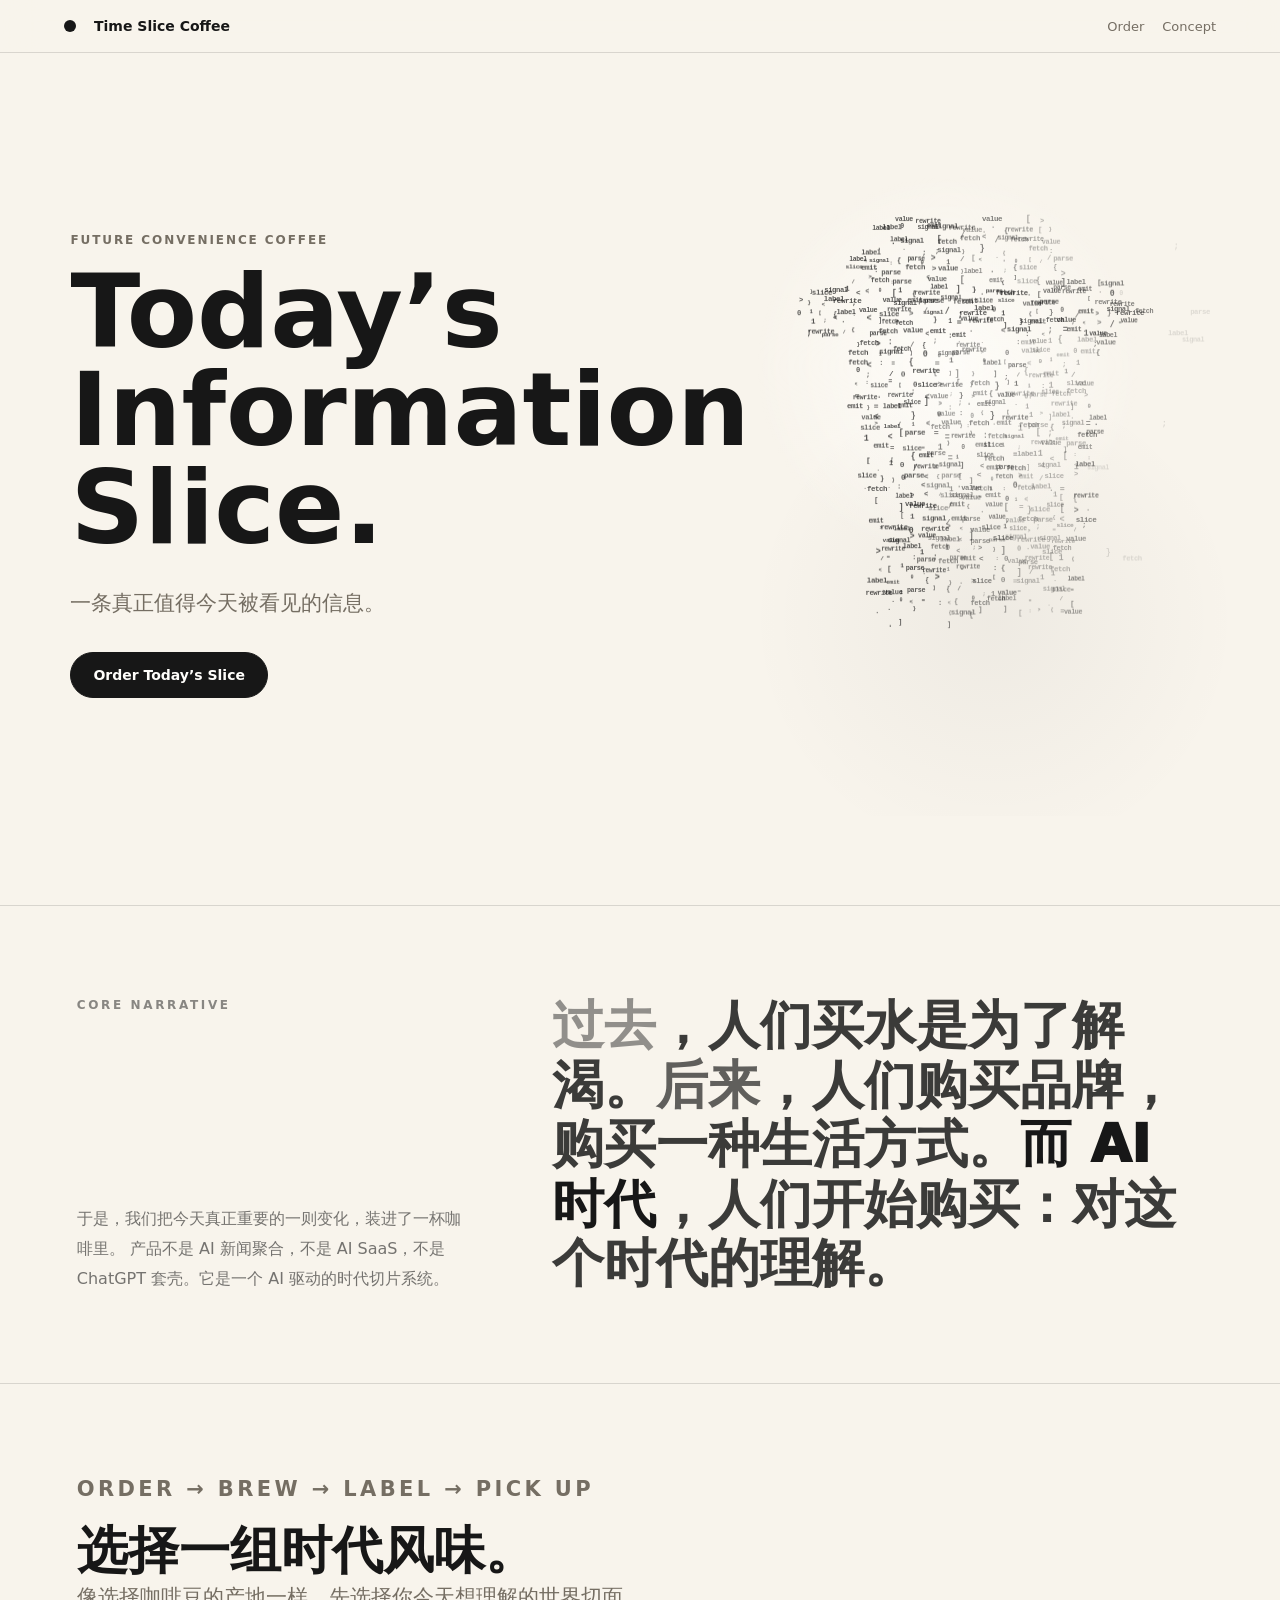
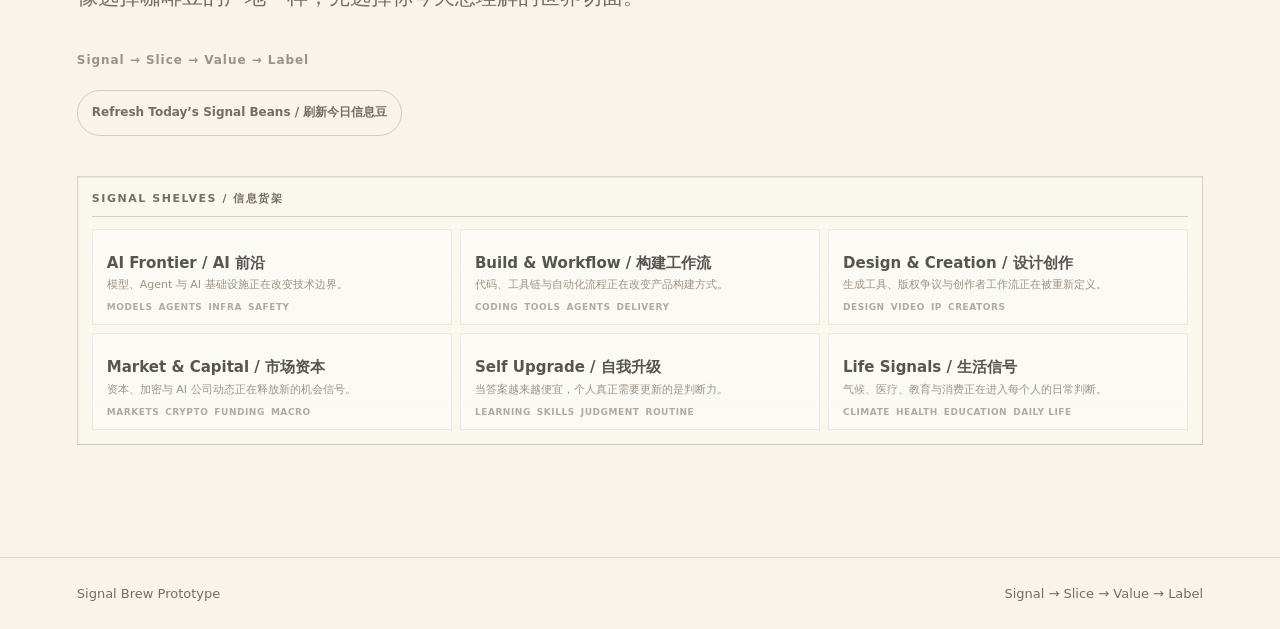
==== commit e7752a91: "backup print root state before iframe print" ====
--- a/index.html
+++ b/index.html
@@ -138,7 +138,12 @@
 
         <div class="label-workbench">
           <div class="product-preview" id="product-preview" aria-label="杯型预览"></div>
-          <article class="print-label" id="print-label" aria-live="polite"></article>
+          <div class="label-main-preview">
+            <div class="pickup-50x70-preview" id="pickup-50x70-label" aria-live="polite"></div>
+            <div class="legacy-label-debug" aria-label="Legacy Label Preview Debug">
+              <article class="print-label" id="print-label" aria-live="polite"></article>
+            </div>
+          </div>
           <div class="label-actions">
             <button class="button primary" id="print-button" type="button">Print Label / 打印杯贴</button>
             <button class="button ghost" id="reset-button" type="button">Start Again</button>
@@ -151,6 +156,7 @@
           </div>
           <div class="label-50x70-current">
             <span class="label-test-caption">Current 50x70 Label / 当前生成标签</span>
+            <div class="label-current-meta" id="label-50x70-current-meta" aria-live="polite"></div>
             <div class="label-current-preview" id="label-50x70-current" aria-live="polite"></div>
           </div>
           <div class="label-template-heading">
@@ -239,6 +245,8 @@
       <span>Signal → Slice → Value → Label</span>
     </footer>
 
+    <div id="print-only-50x70-root" aria-hidden="true" style="display: none"></div>
+
     <script type="module" src="script.js"></script>
   </body>
 </html>
--- a/styles.css
+++ b/styles.css
@@ -1266,8 +1266,29 @@
   align-items: center;
   display: grid;
   gap: 28px;
-  grid-template-columns: minmax(260px, 360px) minmax(280px, 440px) minmax(220px, 1fr);
+  grid-template-columns: minmax(260px, 360px) minmax(220px, 320px) minmax(220px, 1fr);
   margin-top: 30px;
+}
+
+.label-main-preview {
+  display: grid;
+  justify-items: center;
+  min-height: 70mm;
+  width: 100%;
+}
+
+.pickup-50x70-preview {
+  display: grid;
+  justify-items: center;
+  width: max-content;
+}
+
+.legacy-label-debug {
+  max-height: 0;
+  opacity: 0;
+  overflow: hidden;
+  pointer-events: none;
+  width: 100%;
 }
 
 .label-50x70-test {
@@ -1307,11 +1328,25 @@
 
 .label-50x70-current {
   border-bottom: 1px solid rgba(23, 23, 23, 0.12);
-  display: grid;
+  display: none;
   gap: 14px;
   justify-items: center;
   padding-bottom: 34px;
   width: 100%;
+}
+
+.label-current-meta {
+  color: rgba(23, 23, 23, 0.58);
+  display: flex;
+  flex-wrap: wrap;
+  font-size: 11px;
+  font-weight: 900;
+  gap: 8px 14px;
+  justify-content: center;
+  letter-spacing: 0.06em;
+  line-height: 1.35;
+  max-width: 640px;
+  text-transform: uppercase;
 }
 
 .label-current-preview {
@@ -1850,40 +1885,184 @@
   }
 }
 
+@page {
+  margin: 0;
+  size: 50mm 70mm;
+}
+
 @media print {
-  @page {
-    margin: 14mm;
-    size: portrait;
-  }
-
+  html,
   body {
     background: #ffffff;
+    height: 70mm !important;
+    margin: 0 !important;
+    overflow: hidden !important;
+    padding: 0 !important;
+    width: 50mm !important;
   }
 
   body * {
-    visibility: hidden;
-  }
-
+    visibility: hidden !important;
+  }
+
+  body > :not(#print-only-50x70-root) {
+    display: none !important;
+    visibility: hidden !important;
+  }
+
+  #print-only-50x70-root,
+  #print-only-50x70-root *,
+  #print-only-50x70-root [data-print-label="true"],
+  #print-only-50x70-root [data-print-label="true"] * {
+    visibility: visible !important;
+  }
+
+  #print-only-50x70-root .label-paper-50x70[data-print-label="true"],
+  #print-only-50x70-root .label-paper-50x70[data-print-label="true"] * {
+    -webkit-text-fill-color: #000000 !important;
+    border-color: #000000 !important;
+    color: #000000 !important;
+    opacity: 1 !important;
+    visibility: visible !important;
+  }
+
+  .legacy-label-debug,
+  .legacy-label-debug *,
+  #pickup-50x70-label,
+  #pickup-50x70-label *,
+  .label-50x70-test,
+  .label-50x70-test *,
+  .template-comparison,
+  .template-comparison *,
+  .dev-label-test,
+  .dev-label-test *,
+  .label-current-preview,
+  .label-current-preview *,
   .print-label,
   .print-label * {
-    visibility: visible;
-  }
-
-  .label-50x70-test {
     display: none !important;
-  }
-
-  .print-label {
-    aspect-ratio: auto;
-    border: 1px solid #171717;
-    box-shadow: none;
-    left: 0;
-    margin: 0;
-    max-width: none;
-    min-height: 170mm;
-    padding: 18mm;
-    position: absolute;
-    top: 0;
-    width: 115mm;
-  }
-}
+    visibility: hidden !important;
+  }
+
+  #print-only-50x70-root {
+    display: block !important;
+    height: 70mm !important;
+    left: 0 !important;
+    margin: 0 !important;
+    overflow: hidden !important;
+    padding: 0 !important;
+    page-break-after: avoid !important;
+    page-break-before: avoid !important;
+    position: fixed !important;
+    top: 0 !important;
+    transform: none !important;
+    width: 50mm !important;
+    break-after: avoid !important;
+    break-before: avoid !important;
+  }
+
+  #print-only-50x70-root [data-print-label="true"] {
+    background: #ffffff !important;
+    border: none !important;
+    break-after: avoid !important;
+    break-before: avoid !important;
+    box-shadow: none !important;
+    height: 70mm !important;
+    left: 0 !important;
+    margin: 0 !important;
+    padding: 0 !important;
+    page-break-after: avoid !important;
+    page-break-before: avoid !important;
+    position: fixed !important;
+    top: 0 !important;
+    transform: none !important;
+    width: 50mm !important;
+  }
+
+  #print-only-50x70-root [data-print-label="true"] .label-safe-area {
+    height: 60mm !important;
+    margin: 4mm auto 6mm !important;
+    max-width: 42mm !important;
+    width: 42mm !important;
+  }
+
+  #print-only-50x70-root [data-print-label="true"] .label-test-header {
+    border-bottom: 0.15mm solid #000000 !important;
+    gap: 0.7mm !important;
+    padding-bottom: 1.1mm !important;
+  }
+
+  #print-only-50x70-root [data-print-label="true"] .label-test-header strong {
+    font-size: 7.2pt !important;
+    font-weight: 900 !important;
+    line-height: 1 !important;
+  }
+
+  #print-only-50x70-root [data-print-label="true"] .label-test-header span {
+    font-size: 5.6pt !important;
+    font-weight: 800 !important;
+    line-height: 1.1 !important;
+  }
+
+  #print-only-50x70-root [data-print-label="true"] h3 {
+    font-size: 12.4pt !important;
+    line-height: 1.05 !important;
+    margin: 2.2mm 0 2mm !important;
+  }
+
+  #print-only-50x70-root [data-print-label="true"].label-paper-light h3 {
+    font-size: 13.5pt !important;
+    margin: 3.4mm 0 2.4mm !important;
+  }
+
+  #print-only-50x70-root [data-print-label="true"].label-paper-double h3 {
+    font-size: 11.2pt !important;
+    line-height: 1.05 !important;
+    margin: 1.8mm 0 1.5mm !important;
+  }
+
+  #print-only-50x70-root [data-print-label="true"] .label-test-body {
+    border-top: 0.15mm solid #000000 !important;
+    gap: 0.9mm !important;
+    padding-top: 1.4mm !important;
+  }
+
+  #print-only-50x70-root [data-print-label="true"] .label-test-body span,
+  #print-only-50x70-root [data-print-label="true"] .label-test-focus span {
+    font-size: 5.6pt !important;
+    line-height: 1.1 !important;
+  }
+
+  #print-only-50x70-root [data-print-label="true"] .label-test-body p {
+    font-size: 7.2pt !important;
+    line-height: 1.25 !important;
+  }
+
+  #print-only-50x70-root [data-print-label="true"] .label-test-focus {
+    border-left: 0.25mm solid #000000 !important;
+    gap: 0.7mm !important;
+    margin-top: 1.4mm !important;
+    padding-left: 1.2mm !important;
+  }
+
+  #print-only-50x70-root [data-print-label="true"] .label-test-focus p {
+    font-size: 6.8pt !important;
+    line-height: 1.2 !important;
+  }
+
+  #print-only-50x70-root [data-print-label="true"] .label-test-brew {
+    border-top: 0.15mm solid #000000 !important;
+    font-size: 5.8pt !important;
+    line-height: 1.1 !important;
+    margin-top: auto !important;
+    padding-top: 1.1mm !important;
+  }
+
+  #print-only-50x70-root [data-print-label="true"] footer {
+    border-top: 0.15mm solid #000000 !important;
+    font-size: 6.1pt !important;
+    line-height: 1.1 !important;
+    margin-top: 1.1mm !important;
+    padding-top: 1.1mm !important;
+  }
+}
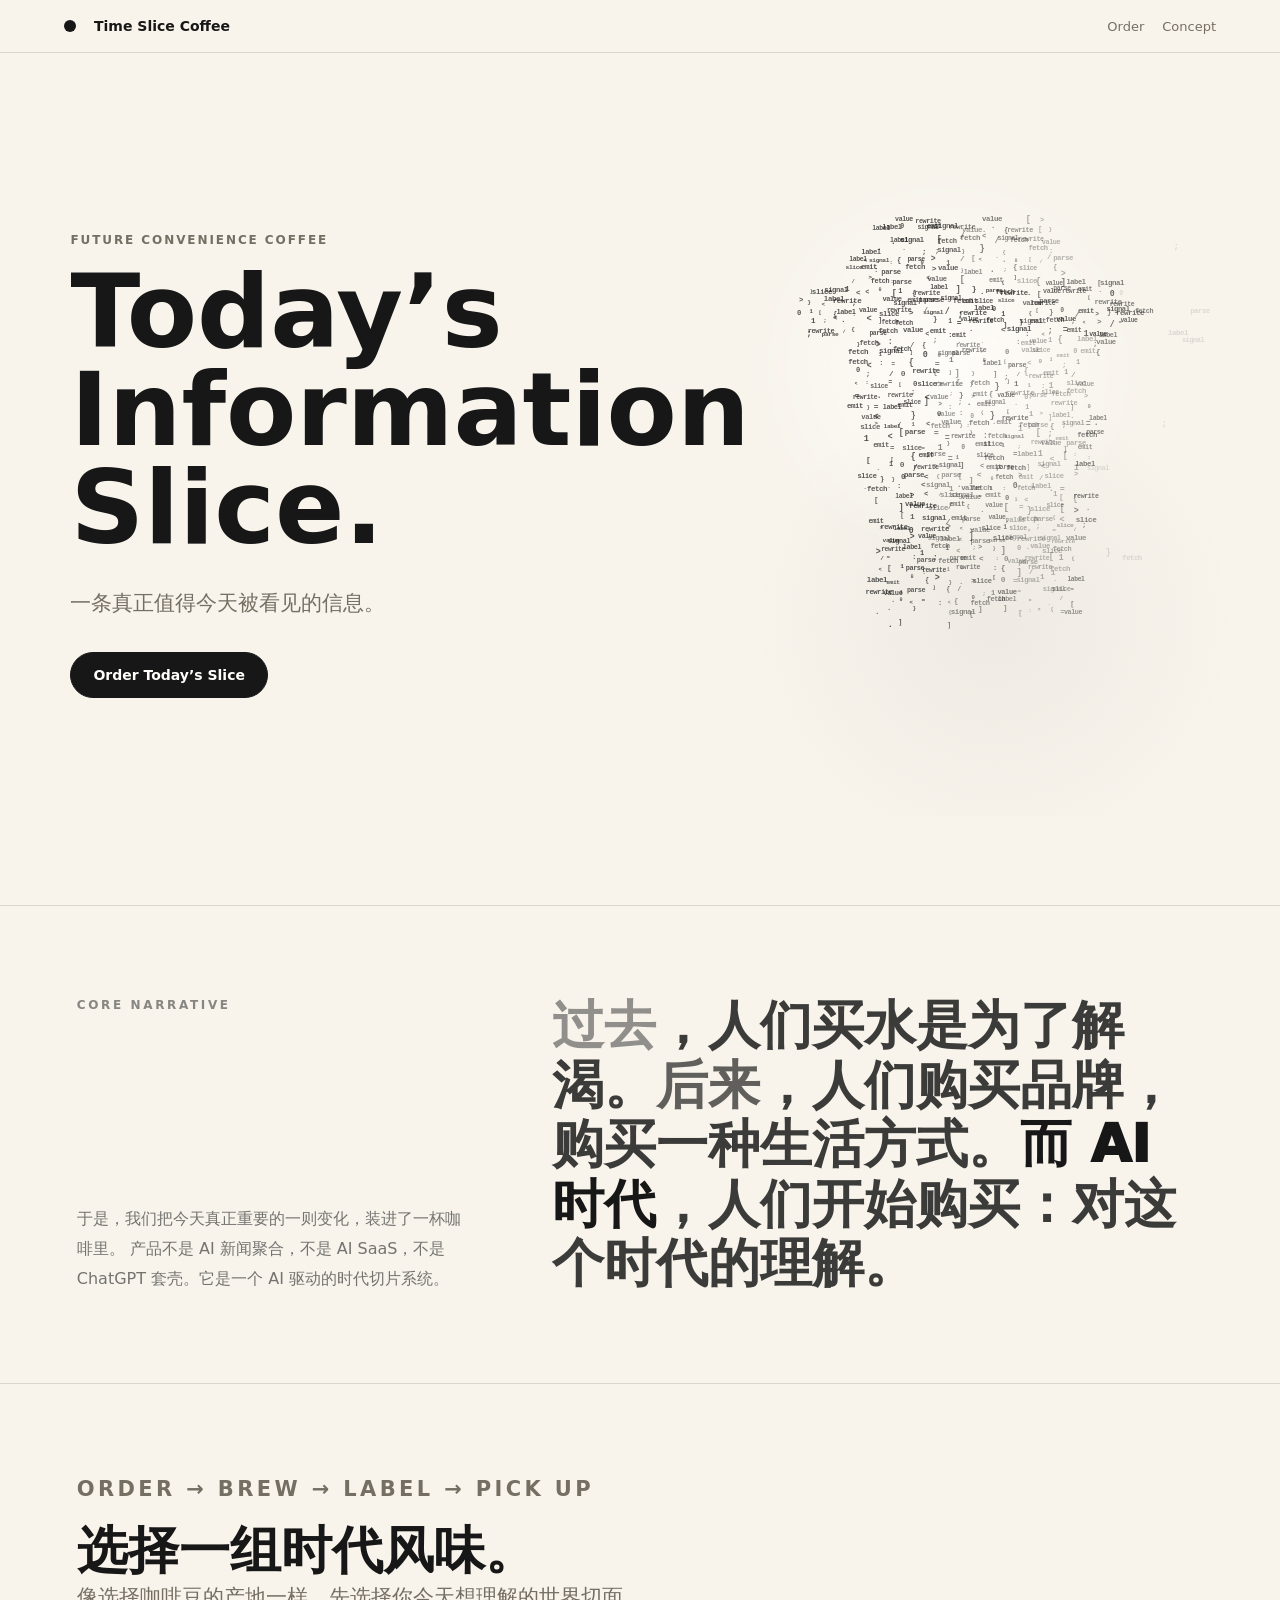
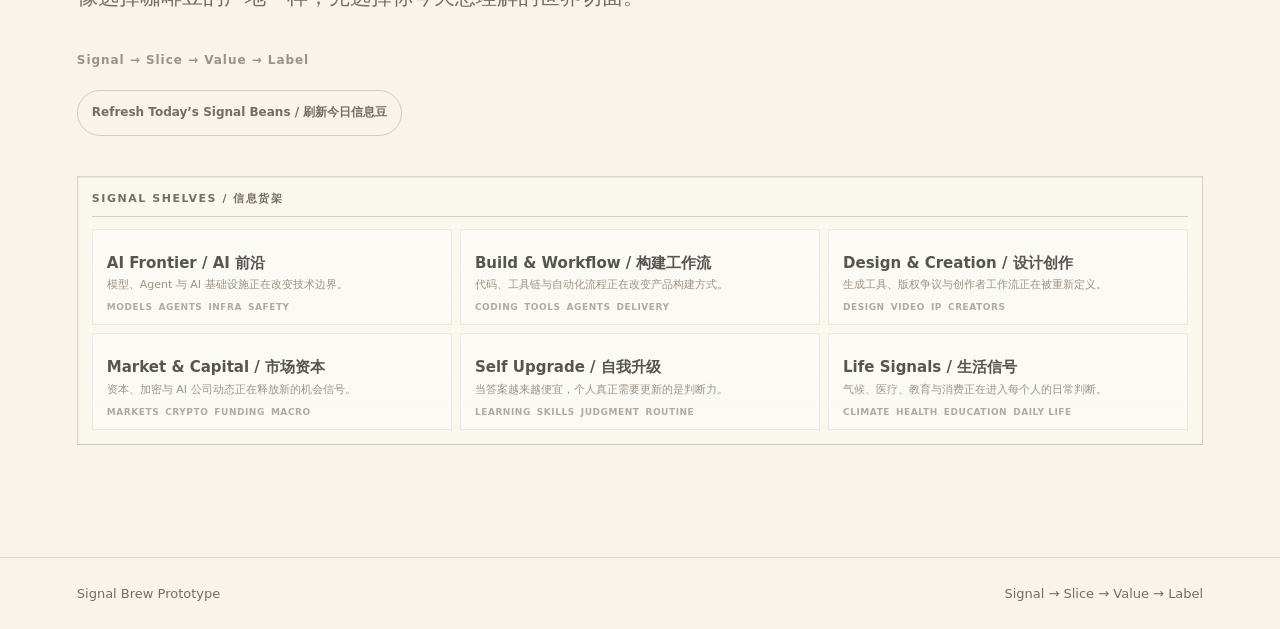
==== commit a0df5d76: "use iframe for stable 50x70 label printing" ====
--- a/index.html
+++ b/index.html
@@ -245,8 +245,6 @@
       <span>Signal → Slice → Value → Label</span>
     </footer>
 
-    <div id="print-only-50x70-root" aria-hidden="true" style="display: none"></div>
-
     <script type="module" src="script.js"></script>
   </body>
 </html>
--- a/styles.css
+++ b/styles.css
@@ -1901,168 +1901,9 @@
     width: 50mm !important;
   }
 
+  body,
   body * {
-    visibility: hidden !important;
-  }
-
-  body > :not(#print-only-50x70-root) {
     display: none !important;
     visibility: hidden !important;
   }
-
-  #print-only-50x70-root,
-  #print-only-50x70-root *,
-  #print-only-50x70-root [data-print-label="true"],
-  #print-only-50x70-root [data-print-label="true"] * {
-    visibility: visible !important;
-  }
-
-  #print-only-50x70-root .label-paper-50x70[data-print-label="true"],
-  #print-only-50x70-root .label-paper-50x70[data-print-label="true"] * {
-    -webkit-text-fill-color: #000000 !important;
-    border-color: #000000 !important;
-    color: #000000 !important;
-    opacity: 1 !important;
-    visibility: visible !important;
-  }
-
-  .legacy-label-debug,
-  .legacy-label-debug *,
-  #pickup-50x70-label,
-  #pickup-50x70-label *,
-  .label-50x70-test,
-  .label-50x70-test *,
-  .template-comparison,
-  .template-comparison *,
-  .dev-label-test,
-  .dev-label-test *,
-  .label-current-preview,
-  .label-current-preview *,
-  .print-label,
-  .print-label * {
-    display: none !important;
-    visibility: hidden !important;
-  }
-
-  #print-only-50x70-root {
-    display: block !important;
-    height: 70mm !important;
-    left: 0 !important;
-    margin: 0 !important;
-    overflow: hidden !important;
-    padding: 0 !important;
-    page-break-after: avoid !important;
-    page-break-before: avoid !important;
-    position: fixed !important;
-    top: 0 !important;
-    transform: none !important;
-    width: 50mm !important;
-    break-after: avoid !important;
-    break-before: avoid !important;
-  }
-
-  #print-only-50x70-root [data-print-label="true"] {
-    background: #ffffff !important;
-    border: none !important;
-    break-after: avoid !important;
-    break-before: avoid !important;
-    box-shadow: none !important;
-    height: 70mm !important;
-    left: 0 !important;
-    margin: 0 !important;
-    padding: 0 !important;
-    page-break-after: avoid !important;
-    page-break-before: avoid !important;
-    position: fixed !important;
-    top: 0 !important;
-    transform: none !important;
-    width: 50mm !important;
-  }
-
-  #print-only-50x70-root [data-print-label="true"] .label-safe-area {
-    height: 60mm !important;
-    margin: 4mm auto 6mm !important;
-    max-width: 42mm !important;
-    width: 42mm !important;
-  }
-
-  #print-only-50x70-root [data-print-label="true"] .label-test-header {
-    border-bottom: 0.15mm solid #000000 !important;
-    gap: 0.7mm !important;
-    padding-bottom: 1.1mm !important;
-  }
-
-  #print-only-50x70-root [data-print-label="true"] .label-test-header strong {
-    font-size: 7.2pt !important;
-    font-weight: 900 !important;
-    line-height: 1 !important;
-  }
-
-  #print-only-50x70-root [data-print-label="true"] .label-test-header span {
-    font-size: 5.6pt !important;
-    font-weight: 800 !important;
-    line-height: 1.1 !important;
-  }
-
-  #print-only-50x70-root [data-print-label="true"] h3 {
-    font-size: 12.4pt !important;
-    line-height: 1.05 !important;
-    margin: 2.2mm 0 2mm !important;
-  }
-
-  #print-only-50x70-root [data-print-label="true"].label-paper-light h3 {
-    font-size: 13.5pt !important;
-    margin: 3.4mm 0 2.4mm !important;
-  }
-
-  #print-only-50x70-root [data-print-label="true"].label-paper-double h3 {
-    font-size: 11.2pt !important;
-    line-height: 1.05 !important;
-    margin: 1.8mm 0 1.5mm !important;
-  }
-
-  #print-only-50x70-root [data-print-label="true"] .label-test-body {
-    border-top: 0.15mm solid #000000 !important;
-    gap: 0.9mm !important;
-    padding-top: 1.4mm !important;
-  }
-
-  #print-only-50x70-root [data-print-label="true"] .label-test-body span,
-  #print-only-50x70-root [data-print-label="true"] .label-test-focus span {
-    font-size: 5.6pt !important;
-    line-height: 1.1 !important;
-  }
-
-  #print-only-50x70-root [data-print-label="true"] .label-test-body p {
-    font-size: 7.2pt !important;
-    line-height: 1.25 !important;
-  }
-
-  #print-only-50x70-root [data-print-label="true"] .label-test-focus {
-    border-left: 0.25mm solid #000000 !important;
-    gap: 0.7mm !important;
-    margin-top: 1.4mm !important;
-    padding-left: 1.2mm !important;
-  }
-
-  #print-only-50x70-root [data-print-label="true"] .label-test-focus p {
-    font-size: 6.8pt !important;
-    line-height: 1.2 !important;
-  }
-
-  #print-only-50x70-root [data-print-label="true"] .label-test-brew {
-    border-top: 0.15mm solid #000000 !important;
-    font-size: 5.8pt !important;
-    line-height: 1.1 !important;
-    margin-top: auto !important;
-    padding-top: 1.1mm !important;
-  }
-
-  #print-only-50x70-root [data-print-label="true"] footer {
-    border-top: 0.15mm solid #000000 !important;
-    font-size: 6.1pt !important;
-    line-height: 1.1 !important;
-    margin-top: 1.1mm !important;
-    padding-top: 1.1mm !important;
-  }
-}
+}
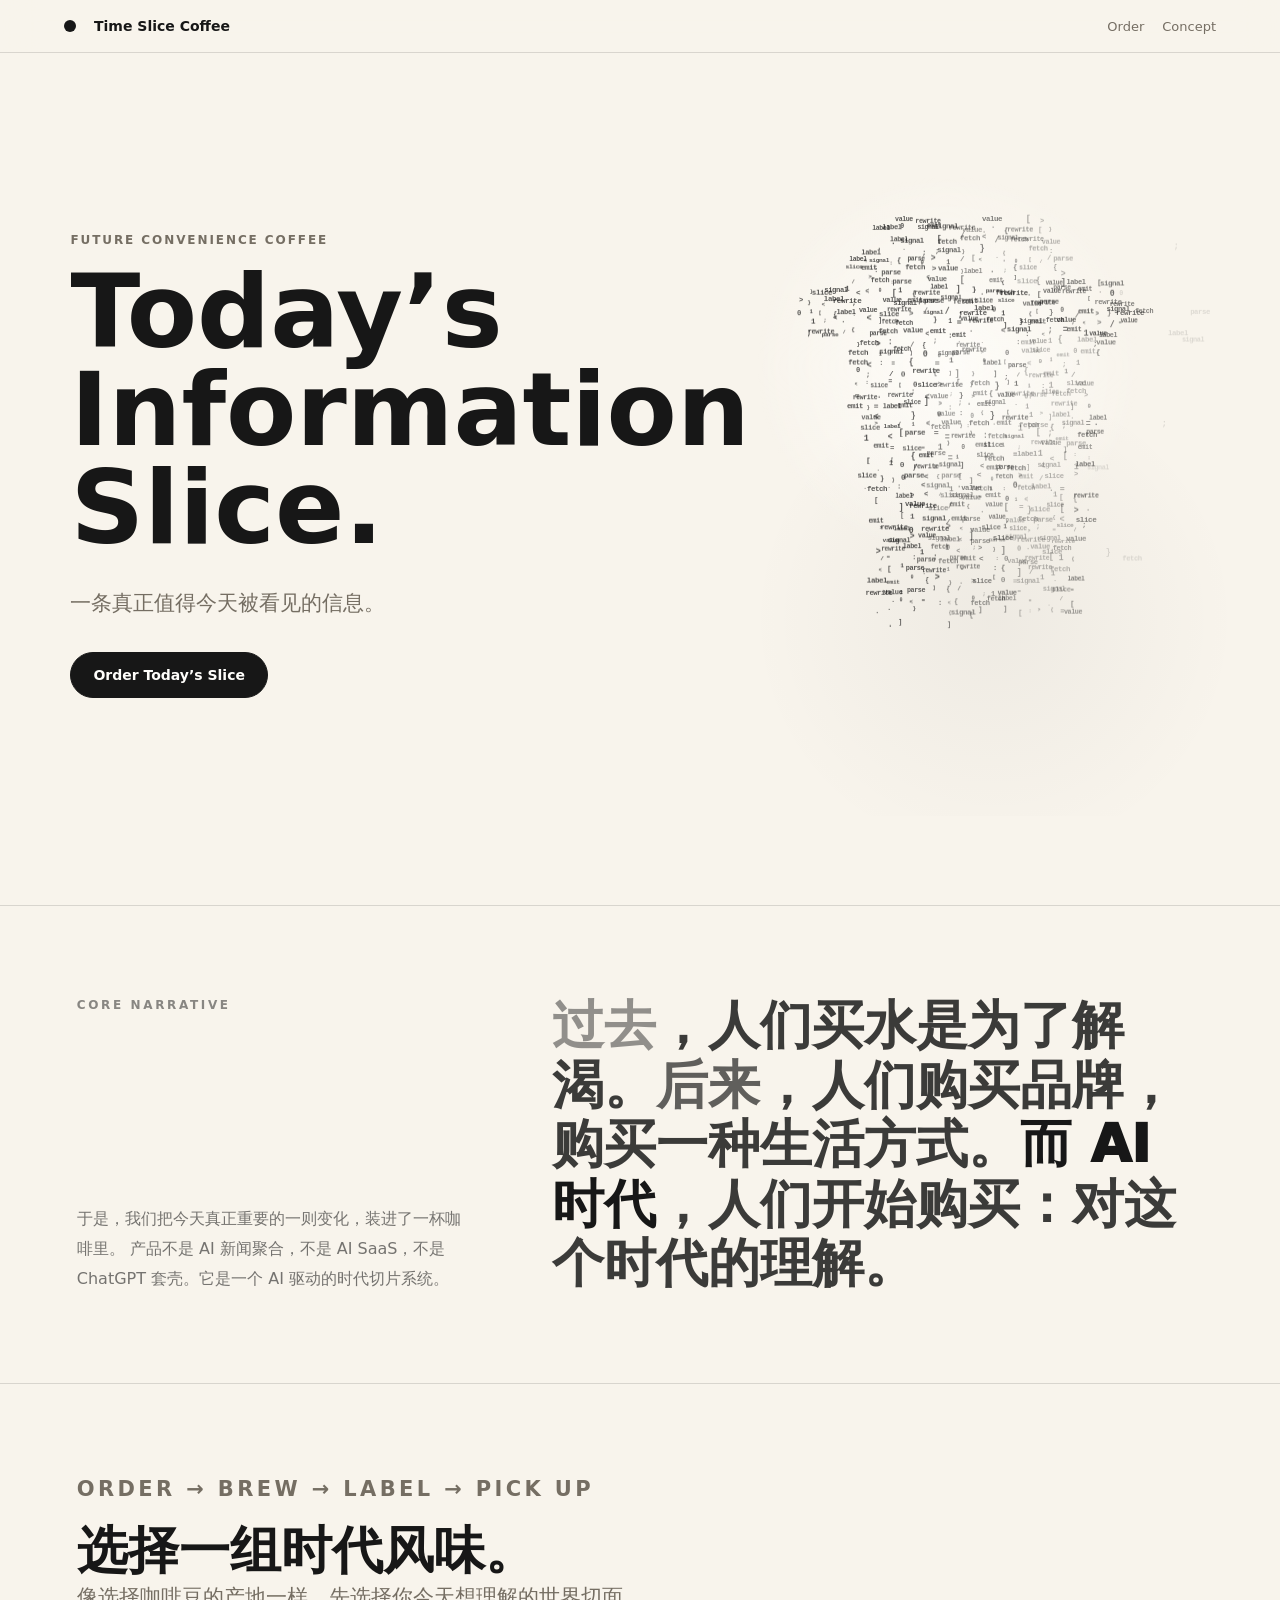
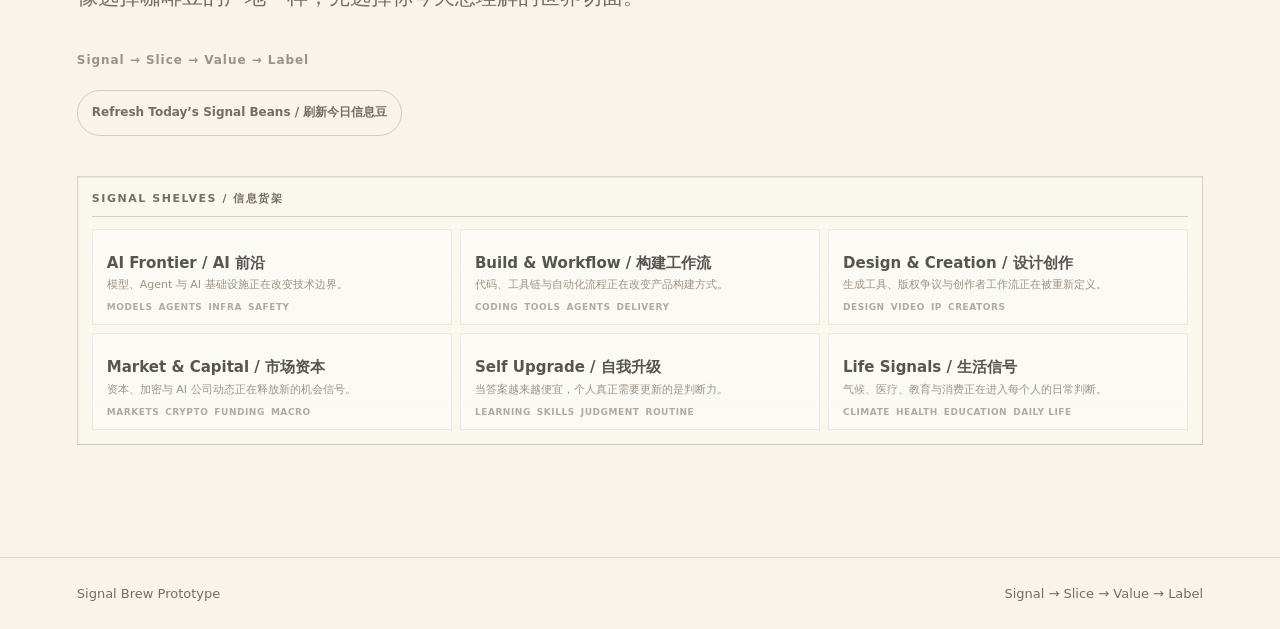
==== commit 94fb0c2c: "add receipt-style brew preview" ====
--- a/index.html
+++ b/index.html
@@ -91,9 +91,9 @@
 
       <section class="flow-section muted-section is-disabled" id="identity-section" aria-labelledby="identity-title">
         <div class="section-heading">
-          <p class="eyebrow">Choose Your Taste</p>
-          <h2 id="identity-title">选择你的视角</h2>
-          <p>同一杯信息咖啡，会因为你的身份而呈现不同味道。</p>
+          <p class="eyebrow">CHOOSE YOUR CUP</p>
+          <h2 id="identity-title">今天想来一杯什么？</h2>
+          <p>不用定义你是谁，只选今天想带走什么。</p>
         </div>
 
         <div class="identity-grid" id="identity-grid" aria-live="polite"></div>
@@ -175,7 +175,7 @@
                   <h3>模型和 Agent<br />正在外推边界。</h3>
 
                   <section class="label-test-body" aria-label="sample light identity">
-                    <span>FOR BUILDER</span>
+                    <span>FOR BUILDING</span>
                     <p>一句今天要带走的判断。</p>
                   </section>
 
@@ -198,7 +198,7 @@
                   <h3>模型和 Agent 正在把技术边界往外推。</h3>
 
                   <section class="label-test-body" aria-label="sample regular identity">
-                    <span>FOR BUILDER</span>
+                    <span>FOR BUILDING</span>
                     <p>判断哪些边界仍需要人来定义。</p>
                   </section>
 
@@ -221,7 +221,7 @@
                   <h3>模型和 Agent 正在把技术边界往外推。</h3>
 
                   <section class="label-test-body" aria-label="sample double identity">
-                    <span>FOR BUILDER</span>
+                    <span>FOR BUILDING</span>
                     <p>判断哪些边界仍需要人来定义。</p>
                   </section>
 
--- a/styles.css
+++ b/styles.css
@@ -1130,6 +1130,121 @@
   justify-content: center;
 }
 
+.slice-receipt-preview,
+.slice-receipt-complete {
+  background: rgba(255, 254, 251, 0.78);
+  border: 1px solid #d8d0c4;
+  box-shadow: 8px 8px 0 rgba(17, 17, 17, 0.04);
+  color: var(--ink);
+  display: grid;
+  gap: 14px;
+  margin-top: 24px;
+  max-width: 760px;
+  padding: 22px 24px;
+}
+
+.slice-receipt-complete {
+  margin-top: 0;
+}
+
+.value-panel .slice-receipt-complete {
+  background: transparent;
+  border: 0;
+  box-shadow: none;
+  margin-top: 0;
+  max-width: none;
+  padding: 0;
+}
+
+.slice-receipt-title {
+  color: var(--ink);
+  font-size: 16px;
+  font-weight: 900;
+}
+
+.slice-receipt-kicker {
+  color: var(--muted);
+  font-size: 11px;
+  font-weight: 900;
+  letter-spacing: 0.14em;
+}
+
+.slice-receipt-meta,
+.slice-receipt-order {
+  display: flex;
+  flex-wrap: wrap;
+  gap: 8px 14px;
+}
+
+.slice-receipt-meta span,
+.slice-receipt-order span {
+  color: var(--muted);
+  font-size: 12px;
+  font-weight: 800;
+}
+
+.slice-receipt-preview h3,
+.slice-receipt-complete h3,
+.slice-receipt-complete h4 {
+  color: var(--ink);
+  line-height: 1.12;
+  margin: 0;
+}
+
+.slice-receipt-preview h3 {
+  font-size: clamp(30px, 3.4vw, 46px);
+  max-width: 680px;
+}
+
+.slice-receipt-complete h3 {
+  font-size: clamp(28px, 3vw, 42px);
+}
+
+.slice-receipt-complete h4 {
+  font-size: clamp(24px, 2.4vw, 34px);
+}
+
+.slice-receipt-layer {
+  display: grid;
+  gap: 6px;
+}
+
+.slice-receipt-layer span {
+  color: var(--muted);
+  font-size: 11px;
+  font-weight: 900;
+  letter-spacing: 0.12em;
+  text-transform: uppercase;
+}
+
+.slice-receipt-layer p {
+  color: var(--ink);
+  font-size: 18px;
+  font-weight: 750;
+  line-height: 1.35;
+  margin: 0;
+}
+
+.slice-receipt-note,
+.slice-receipt-result p {
+  color: var(--ink);
+  font-size: 18px;
+  font-weight: 700;
+  line-height: 1.45;
+  margin: 0;
+}
+
+.slice-receipt-note {
+  color: var(--muted);
+  font-weight: 700;
+}
+
+.slice-receipt-result {
+  display: grid;
+  gap: 8px;
+  padding-top: 4px;
+}
+
 .identity-card span,
 .strength-card span,
 .serve-copy span,
